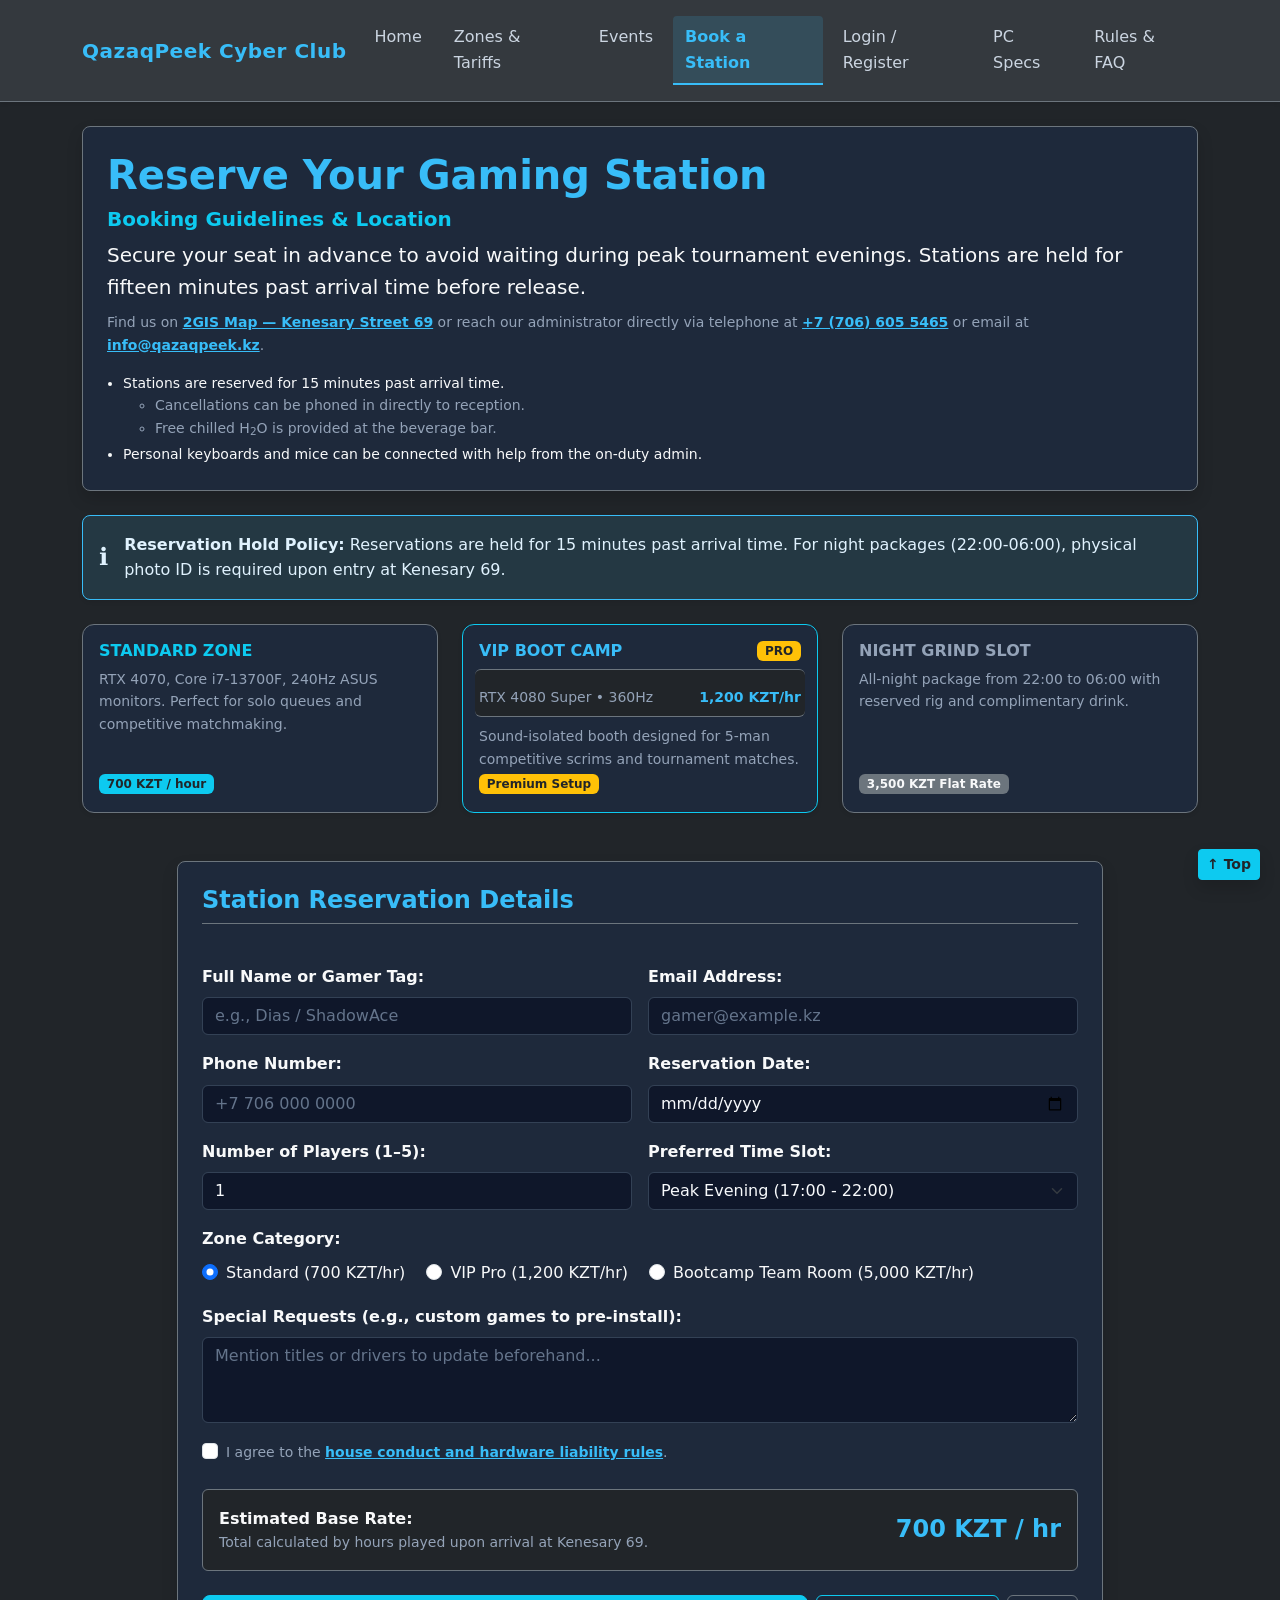
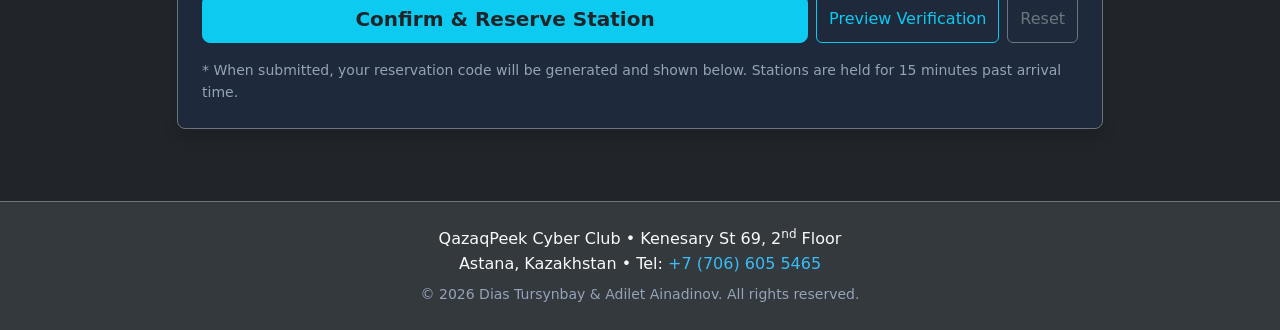
==== booking.html @ f222e527 "feat: complete Midterm Project with finished user flows, unified design, and JS markup freeze" ====
<!DOCTYPE html>
<!-- Author: Adilet Ainadinov -->
<html lang="en">
<head>
  <meta charset="UTF-8">
  <meta name="viewport" content="width=device-width, initial-scale=1.0">
  <meta name="author" content="Adilet Ainadinov">
  <meta name="description" content="Station reservation and seat booking form for QazaqPeek Cyber Club in Astana on Kenesary 69.">
  <title>QazaqPeek Cyber Club - Book a Station</title>

  <!-- Bootstrap 5.3.3 CDN stylesheet -->
  <link href="https://cdn.jsdelivr.net/npm/bootstrap@5.3.3/dist/css/bootstrap.min.css" rel="stylesheet">

  <!-- Custom stylesheets linked after Bootstrap CDN -->
  <link rel="stylesheet" href="css/base.css">
  <link rel="stylesheet" href="css/dias.css">
  <link rel="stylesheet" href="css/adilet.css">
</head>
<body id="top" class="bg-dark text-light">

  <!-- Responsive Navigation Header using Bootstrap Navbar with Toggler -->
  <header>
    <nav class="navbar navbar-expand-lg navbar-dark bg-secondary bg-opacity-25 border-bottom border-secondary shadow-sm py-3">
      <div class="container">
        <a class="navbar-brand fw-bold text-accent" href="index.html">QazaqPeek Cyber Club</a>
        <button class="navbar-toggler" type="button" data-bs-toggle="collapse" data-bs-target="#mainNavbar" aria-controls="mainNavbar" aria-expanded="false" aria-label="Toggle navigation">
          <span class="navbar-toggler-icon"></span>
        </button>
        <div class="collapse navbar-collapse" id="mainNavbar">
          <ul class="navbar-nav ms-auto mb-2 mb-lg-0 gap-2">
            <li class="nav-item"><a class="nav-link" href="index.html">Home</a></li>
            <li class="nav-item"><a class="nav-link" href="services.html">Zones &amp; Tariffs</a></li>
            <li class="nav-item"><a class="nav-link" href="events.html">Events</a></li>
            <li class="nav-item"><a class="nav-link active fw-bold text-accent" href="booking.html">Book a Station</a></li>
            <li class="nav-item"><a class="nav-link" href="login.html">Login / Register</a></li>
            <li class="nav-item"><a class="nav-link" href="pc-specs.html">PC Specs</a></li>
            <li class="nav-item"><a class="nav-link" href="rules.html">Rules &amp; FAQ</a></li>
          </ul>
        </div>
      </div>
    </nav>
  </header>

  <!-- Container chosen to center form controls for comfortable user entry on desktop -->
  <main class="container py-4">
    
    <div class="adilet-form-card p-4 mb-4 rounded-3 border border-secondary shadow text-center text-md-start">
      <h1 class="display-6 fw-bold text-accent mb-2">Reserve Your Gaming Station</h1>
      <article>
        <h2 class="h5 text-info fw-semibold mt-2">Booking Guidelines &amp; Location</h2>
        <p class="lead text-light mb-2">
          Secure your seat in advance to avoid waiting during peak tournament evenings. Stations are held for fifteen minutes past arrival time before release.
        </p>
        <p class="small text-muted mb-2">
          Find us on <a href="https://2gis.kz/astana" target="_blank" rel="noopener noreferrer" class="text-accent fw-semibold">2GIS Map — Kenesary Street 69</a> or reach our administrator directly via telephone at <a href="tel:+77066055465" class="text-accent fw-semibold">+7 (706) 605 5465</a> or email at <a href="mailto:info@qazaqpeek.kz" class="text-accent fw-semibold">info@qazaqpeek.kz</a>.
        </p>
        <ul class="text-light small mt-3 mb-0 ps-3">
          <li class="mb-1">Stations are reserved for 15 minutes past arrival time.
            <ul class="text-muted">
              <li>Cancellations can be phoned in directly to reception.</li>
              <li>Free chilled H<sub>2</sub>O is provided at the beverage bar.</li>
            </ul>
          </li>
          <li>Personal keyboards and mice can be connected with help from the on-duty admin.</li>
        </ul>
      </article>
    </div>

    <!-- Reservation Hold Policy Alert -->
    <div class="alert alert-info bg-opacity-10 text-info border-info d-flex align-items-center mb-4 shadow-sm" role="alert">
      <div class="me-3 fs-4">ℹ️</div>
      <div>
        <strong>Reservation Hold Policy:</strong> Reservations are held for 15 minutes past arrival time. For night packages (22:00-06:00), physical photo ID is required upon entry at Kenesary 69.
      </div>
    </div>

    <!-- Station Zone Options Cards -->
    <div class="row g-4 mb-5">
      <div class="col-12 col-md-6 col-lg-4">
        <div class="card bg-custom-card text-light h-100 shadow-sm border-secondary">
          <div class="card-body d-flex flex-column justify-content-between">
            <div>
              <h3 class="h6 card-title fw-bold text-uppercase text-info">Standard Zone</h3>
              <p class="card-text text-muted small">RTX 4070, Core i7-13700F, 240Hz ASUS monitors. Perfect for solo queues and competitive matchmaking.</p>
            </div>
            <div>
              <span class="badge bg-info text-dark fw-bold">700 KZT / hour</span>
            </div>
          </div>
        </div>
      </div>

      <div class="col-12 col-md-6 col-lg-4">
        <div class="card bg-custom-card text-light h-100 shadow-sm border-info">
          <div class="card-body d-flex flex-column justify-content-between">
            <div>
              <div class="d-flex justify-content-between align-items-center mb-1">
                <h3 class="h6 card-title fw-bold text-uppercase text-accent mb-0">VIP Boot Camp</h3>
                <span class="badge bg-warning text-dark">PRO</span>
              </div>
              <div class="row g-2 my-2 py-2 border-top border-bottom border-secondary bg-dark rounded">
                <div class="col-7 small text-muted">RTX 4080 Super • 360Hz</div>
                <div class="col-5 small text-end fw-bold text-accent">1,200 KZT/hr</div>
              </div>
              <p class="card-text text-muted small">Sound-isolated booth designed for 5-man competitive scrims and tournament matches.</p>
            </div>
            <div>
              <span class="badge bg-warning text-dark fw-bold">Premium Setup</span>
            </div>
          </div>
        </div>
      </div>

      <div class="col-12 col-md-6 col-lg-4">
        <div class="card bg-custom-card text-light h-100 shadow-sm border-secondary">
          <div class="card-body d-flex flex-column justify-content-between">
            <div>
              <h3 class="h6 card-title fw-bold text-uppercase text-muted">Night Grind Slot</h3>
              <p class="card-text text-muted small">All-night package from 22:00 to 06:00 with reserved rig and complimentary drink.</p>
            </div>
            <div>
              <span class="badge bg-secondary text-light">3,500 KZT Flat Rate</span>
            </div>
          </div>
        </div>
      </div>
    </div>

    <!-- Booking Form Section -->
    <div class="row justify-content-center">
      <div class="col-12 col-lg-10">
        <div class="adilet-form-card shadow border border-secondary p-4">
          
          <form id="booking-form" method="POST" action="booking.html">
            <fieldset>
              <legend class="h4 border-bottom border-secondary pb-2 mb-4 text-accent fw-bold">Station Reservation Details</legend>

              <div class="row g-3 mb-3">
                <div class="col-12 col-md-6">
                  <label for="client-name" class="form-label text-light fw-semibold">Full Name or Gamer Tag:</label>
                  <input type="text" class="form-control bg-dark text-light border-secondary" id="client-name" name="client_name" placeholder="e.g., Dias / ShadowAce" required>
                </div>

                <div class="col-12 col-md-6">
                  <label for="client-email" class="form-label text-light fw-semibold">Email Address:</label>
                  <input type="email" class="form-control bg-dark text-light border-secondary" id="client-email" name="client_email" placeholder="gamer@example.kz" required>
                </div>
              </div>

              <div class="row g-3 mb-3">
                <div class="col-12 col-md-6">
                  <label for="client-phone" class="form-label text-light fw-semibold">Phone Number:</label>
                  <input type="tel" class="form-control bg-dark text-light border-secondary" id="client-phone" name="client_phone" placeholder="+7 706 000 0000" required>
                </div>

                <div class="col-12 col-md-6">
                  <label for="booking-date" class="form-label text-light fw-semibold">Reservation Date:</label>
                  <input type="date" class="form-control bg-dark text-light border-secondary" id="booking-date" name="booking_date" required>
                </div>
              </div>

              <div class="row g-3 mb-3">
                <div class="col-12 col-md-6">
                  <label for="party-size" class="form-label text-light fw-semibold">Number of Players (1–5):</label>
                  <input type="number" class="form-control bg-dark text-light border-secondary" id="party-size" name="party_size" min="1" max="5" value="1" required>
                </div>

                <div class="col-12 col-md-6">
                  <label for="time-slot" class="form-label text-light fw-semibold">Preferred Time Slot:</label>
                  <select class="form-select bg-dark text-light border-secondary" id="time-slot" name="time_slot" required>
                    <option value="">-- Choose a package --</option>
                    <option value="morning">Morning Warmup (08:00 - 14:00)</option>
                    <option value="evening" selected>Peak Evening (17:00 - 22:00)</option>
                    <option value="night">Night Grind (22:00 - 06:00)</option>
                  </select>
                </div>
              </div>

              <div class="mb-3">
                <label class="form-label text-light fw-semibold d-block">Zone Category:</label>
                <div class="form-check form-check-inline">
                  <input class="form-check-input" type="radio" id="zone-standard" name="zone_tier" value="standard" checked>
                  <label class="form-check-label text-light" for="zone-standard">Standard (700 KZT/hr)</label>
                </div>
                <div class="form-check form-check-inline">
                  <input class="form-check-input" type="radio" id="zone-vip" name="zone_tier" value="vip">
                  <label class="form-check-label text-light" for="zone-vip">VIP Pro (1,200 KZT/hr)</label>
                </div>
                <div class="form-check form-check-inline">
                  <input class="form-check-input" type="radio" id="zone-bootcamp" name="zone_tier" value="bootcamp">
                  <label class="form-check-label text-light" for="zone-bootcamp">Bootcamp Team Room (5,000 KZT/hr)</label>
                </div>
              </div>

              <div class="mb-3">
                <label for="special-notes" class="form-label text-light fw-semibold">Special Requests (e.g., custom games to pre-install):</label>
                <textarea class="form-control bg-dark text-light border-secondary" id="special-notes" name="special_notes" rows="3" placeholder="Mention titles or drivers to update beforehand..."></textarea>
              </div>

              <div class="form-check mb-4">
                <input class="form-check-input" type="checkbox" id="policy-agree" name="policy_agree" required>
                <label class="form-check-label text-muted small" for="policy-agree">
                  I agree to the <a href="rules.html" class="text-accent fw-semibold">house conduct and hardware liability rules</a>.
                </label>
              </div>

              <!-- Estimated Reservation Cost Indicator -->
              <div class="p-3 bg-dark rounded border border-secondary mb-4 d-flex justify-content-between align-items-center">
                <div>
                  <span class="text-light fw-semibold">Estimated Base Rate:</span>
                  <p class="small text-muted mb-0">Total calculated by hours played upon arrival at Kenesary 69.</p>
                </div>
                <div class="text-end">
                  <span id="booking-total-display" class="h4 text-accent fw-bold mb-0">700 KZT / hr</span>
                </div>
              </div>

              <div class="d-flex gap-2">
                <button type="submit" id="booking-submit-btn" class="btn btn-info btn-lg fw-bold text-dark flex-grow-1">
                  Confirm &amp; Reserve Station
                </button>
                <button type="button" class="btn btn-outline-info" data-bs-toggle="modal" data-bs-target="#modal-confirm">
                  Preview Verification
                </button>
                <button type="reset" id="booking-reset-btn" class="btn btn-outline-secondary">Reset</button>
              </div>

              <!-- Clear explanation of submission result -->
              <p class="small text-muted mt-3 mb-0">
                * When submitted, your reservation code will be generated and shown below. Stations are held for 15 minutes past arrival time.
              </p>

              <!-- Placeholders for JavaScript Confirmation & Error Output -->
              <div id="booking-confirmation" class="alert alert-success mt-4 d-none" role="alert">
                <h4 class="alert-heading h5 fw-bold">Reservation Confirmed!</h4>
                <p class="mb-1">Your gaming station has been reserved. Please present your gamer tag or phone number at reception Kenesary 69 upon arrival.</p>
                <hr class="border-secondary">
                <p class="small mb-0">Reservation Code: <strong id="booking-reference-code">QP-2026-AST</strong> &bull; Held for 15 minutes.</p>
              </div>

              <div id="booking-error" class="alert alert-danger mt-3 d-none" role="alert"></div>

            </fieldset>
          </form>

        </div>
      </div>
    </div>

    <!-- Bootstrap Modal Verification Component -->
    <div class="modal fade" id="modal-confirm" tabindex="-1" aria-labelledby="modalHeading" aria-hidden="true">
      <div class="modal-dialog modal-dialog-centered">
        <div class="modal-content bg-custom-card text-light border-secondary">
          <div class="modal-header bg-dark border-secondary">
            <h5 class="modal-title text-accent fw-bold" id="modalHeading">Confirm Reservation</h5>
            <button type="button" class="btn-close btn-close-white" data-bs-dismiss="modal" aria-label="Close"></button>
          </div>
          <div class="modal-body">
            <p class="mb-2">Your rig will be reserved for 15 minutes past arrival time at Kenesary Street 69.</p>
            <p class="text-muted small mb-0">Please present your gamer tag or phone number to the admin on duty upon arrival.</p>
          </div>
          <div class="modal-footer border-secondary">
            <button type="button" class="btn btn-secondary btn-sm" data-bs-dismiss="modal">Edit Details</button>
            <button type="button" class="btn btn-info btn-sm fw-bold text-dark" data-bs-dismiss="modal">Confirm Booking</button>
          </div>
        </div>
      </div>
    </div>

    <!-- Back to Top Button -->
    <div class="back-to-top-btn">
      <a href="#top" class="btn btn-info btn-sm shadow fw-bold text-dark">↑ Top</a>
    </div>
  </main>

  <!-- Footer -->
  <footer class="bg-secondary bg-opacity-25 border-top border-secondary py-4 text-center text-muted mt-5">
    <div class="container">
      <p class="mb-1 text-light">QazaqPeek Cyber Club &bull; Kenesary St 69, 2<sup>nd</sup> Floor<br>Astana, Kazakhstan &bull; Tel: <a href="tel:+77066055465" class="text-accent text-decoration-none">+7 (706) 605 5465</a></p>
      <p class="mb-0"><small class="text-muted">&copy; 2026 Dias Tursynbay &amp; Adilet Ainadinov. All rights reserved.</small></p>
    </div>
  </footer>

  <!-- Bootstrap JS Bundle for interactive Modal and Navbar -->
  <script src="https://cdn.jsdelivr.net/npm/bootstrap@5.3.3/dist/js/bootstrap.bundle.min.js"></script>
</body>
</html>
---- css/base.css ----
/* 
================================================================================
QAZAQPEEK CYBER CLUB - BASE CORRECTION LAYER (css/base.css)
Authors: Dias Tursynbay & Adilet Ainadinov
Bootstrap 5.3.3 Custom Theme & High-Contrast Readability Layer
5-Color Brand Palette:
  1. #0f172a (Deep Midnight Dark - body background)
  2. #1e293b (Slate Navy - card & section containers)
  3. #162032 (Header Navy - navbar & modal headers)
  4. #334155 (Slate Border - card & input borders)
  5. #38bdf8 (Cyber Cyan Accent - buttons, links, highlights)
================================================================================
*/
*, *::before, *::after {
  box-sizing: border-box;
}

:root {
  --qp-bg-dark: #0f172a;
  --qp-card-bg: #1e293b;
  --qp-card-header: #162032;
  --qp-border: #334155;
  --qp-accent: #38bdf8;
  --qp-accent-hover: #7dd3fc;
  --qp-text-primary: #f8fafc;
  --qp-text-muted: #94a3b8;
  --qp-text-secondary: #cbd5e1;
}

/* Global Body Styling */
body {
  background-color: var(--qp-bg-dark);
  color: var(--qp-text-primary);
  font-family: 'Segoe UI', system-ui, -apple-system, sans-serif;
  line-height: 1.6;
}

/* Fix Bootstrap Invisible / Low-Contrast Muted & Secondary Text */
.text-muted, small.text-muted {
  color: var(--qp-text-muted) !important;
}

.text-secondary {
  color: var(--qp-text-secondary) !important;
}

/* Global Link Styling */
a {
  color: var(--qp-accent);
  transition: color 0.15s ease-in-out;
}

a:hover {
  color: var(--qp-accent-hover);
}

/* QazaqPeek Brand Accent Overrides */
.navbar-brand {
  font-weight: 700;
  color: var(--qp-accent) !important;
  letter-spacing: 0.5px;
}

.text-accent, a.text-accent {
  color: var(--qp-accent) !important;
}

/* Custom Navigation Bar Enhancement */
.navbar-dark .navbar-nav .nav-link {
  color: #cbd5e1;
  font-weight: 500;
  padding: 0.5rem 0.75rem;
  border-radius: 6px;
  transition: all 0.2s ease;
}

.navbar-dark .navbar-nav .nav-link:hover {
  color: var(--qp-accent);
  background-color: rgba(56, 189, 248, 0.08);
}

.navbar-dark .navbar-nav .nav-link.active {
  color: var(--qp-accent) !important;
  background-color: rgba(56, 189, 248, 0.15);
  border-left: 3px solid var(--qp-accent);
}

@media (min-width: 992px) {
  .navbar-dark .navbar-nav .nav-link.active {
    border-left: none;
    border-bottom: 2px solid var(--qp-accent);
    border-radius: 4px 4px 0 0;
  }
}

/* Card & Dark Section Backgrounds */
.bg-custom-card, .adilet-form-card {
  background-color: var(--qp-card-bg);
  border: 1px solid var(--qp-border);
  border-radius: 12px;
  box-shadow: 0 10px 25px -5px rgba(0, 0, 0, 0.4);
}

.card {
  background-color: var(--qp-card-bg);
  border: 1px solid var(--qp-border);
  border-radius: 12px;
  color: var(--qp-text-primary);
  transition: transform 0.2s ease, box-shadow 0.2s ease;
}

.card:hover {
  transform: translateY(-3px);
  box-shadow: 0 12px 28px -6px rgba(0, 0, 0, 0.6);
}

.card-header {
  background-color: var(--qp-card-header);
  border-bottom: 1px solid var(--qp-border);
  color: var(--qp-text-primary);
}

/* Accordion Component Fix (Eliminates White-on-White / Invisible Text) */
.accordion-item {
  background-color: var(--qp-card-bg) !important;
  border: 1px solid var(--qp-border) !important;
  border-radius: 8px !important;
  margin-bottom: 0.75rem;
  overflow: hidden;
}

.accordion-button {
  background-color: var(--qp-card-bg) !important;
  color: var(--qp-accent) !important;
  font-weight: 600;
  box-shadow: none !important;
}

.accordion-button:not(.collapsed) {
  background-color: var(--qp-card-header) !important;
  color: var(--qp-accent) !important;
  border-bottom: 1px solid var(--qp-border);
}

.accordion-button::after {
  filter: invert(65%) sepia(85%) saturate(400%) hue-rotate(165deg);
}

.accordion-body {
  background-color: var(--qp-bg-dark) !important;
  color: var(--qp-text-secondary) !important;
  font-size: 0.95rem;
  line-height: 1.6;
}

/* Form Controls & Inputs Styling */
.form-control, .form-select {
  background-color: var(--qp-bg-dark) !important;
  color: var(--qp-text-primary) !important;
  border: 1px solid var(--qp-border) !important;
  border-radius: 6px;
}

.form-control::placeholder {
  color: #64748b !important;
  opacity: 1;
}

.form-select option {
  background-color: var(--qp-bg-dark);
  color: var(--qp-text-primary);
}

.form-control:focus, .form-select:focus, .btn:focus {
  border-color: var(--qp-accent) !important;
  box-shadow: 0 0 0 0.25rem rgba(56, 189, 248, 0.25) !important;
}

/* Alert Component Styling */
.alert-info {
  background-color: rgba(56, 189, 248, 0.12) !important;
  border: 1px solid var(--qp-accent) !important;
  color: #e0f2fe !important;
  border-radius: 8px;
}

/* Modal Dialog Styling */
.modal-content {
  background-color: var(--qp-card-bg);
  border: 1px solid var(--qp-border);
  color: var(--qp-text-primary);
  border-radius: 12px;
}

.modal-header {
  background-color: var(--qp-card-header);
  border-bottom: 1px solid var(--qp-border);
}

.modal-footer {
  background-color: var(--qp-card-header);
  border-top: 1px solid var(--qp-border);
}

.modal-body {
  color: var(--qp-text-secondary);
}

/* Table Styling Overrides */
.table-dark {
  --bs-table-bg: var(--qp-card-bg);
  --bs-table-striped-bg: rgba(255, 255, 255, 0.02);
  --bs-table-hover-bg: rgba(56, 189, 248, 0.08);
  --bs-table-border-color: var(--qp-border);
  color: var(--qp-text-primary);
}

.table-dark th {
  background-color: var(--qp-card-header);
  color: var(--qp-accent);
  font-weight: 700;
  border-bottom: 2px solid var(--qp-accent);
}

/* Back to Top Floating Button */
.back-to-top-btn {
  position: fixed;
  bottom: 24px;
  right: 24px;
  z-index: 1030;
}

/* 
================================================================================
JAVASCRIPT FREEZE: PREPARED STATE CLASSES
These classes are prepared for JavaScript DOM manipulation in upcoming assignments.
================================================================================
*/
.hidden,
.is-hidden {
  display: none !important;
}

.active,
.is-active {
  color: var(--qp-accent) !important;
  border-color: var(--qp-accent) !important;
}

.selected,
.is-selected {
  background-color: rgba(56, 189, 248, 0.15) !important;
  border-color: var(--qp-accent) !important;
}

.error,
.is-error {
  border-color: #ef4444 !important;
  color: #fca5a5 !important;
}

.success,
.is-success {
  border-color: #22c55e !important;
  color: #86efac !important;
}
---- css/adilet.css ----
/* 
================================================================================
QAZAQPEEK CYBER CLUB - ADILET AINADINOV'S STYLESHEET (css/adilet.css)
Author: Adilet Ainadinov
Bootstrap 5.3 Minimal Correction Layer for Booking, Login, Rules, & PC Specs
================================================================================
*/

:root {
  --qp-accent: #38bdf8;
  --qp-dark-bg: #0f172a;
  --qp-input-bg: #1e293b;
  --qp-text: rgba(240, 242, 245, 0.95);
}

/* Subtle focus ring on Bootstrap inputs matching club brand palette */
.form-control:focus,
.form-select:focus {
  border-color: var(--qp-accent);
  box-shadow: 0 0 0 0.25rem rgba(56, 189, 248, 0.25);
}

/* Pseudo-element ::after marking mandatory form labels */
label.required-field::after {
  content: " *";
  color: var(--qp-accent);
  font-weight: bold;
}

/* Custom form container background */
.adilet-form-card {
  background-color: #1e293b;
  border-radius: 8px;
  box-shadow: 0 4px 12px rgba(0, 0, 0, 0.3);
}

/* Custom table header styling override */
.table-dark th {
  color: #38bdf8;
  border-bottom: 2px solid #334155;
}

/* Back to top floating button adjustment */
.back-to-top-btn {
  position: fixed;
  bottom: 20px;
  right: 20px;
  z-index: 1030;
}

/* Card hover animation polish */
.card {
  transition: transform 0.15s ease-in-out;
}

.card:hover {
  transform: translateY(-2px);
}

/* Code block terminal styling */
pre {
  background-color: #000000;
  color: var(--qp-accent);
  padding: 15px;
  border-radius: 4px;
  overflow-x: auto;
  font-family: 'Courier New', Courier, monospace;
  font-size: 14px;
}
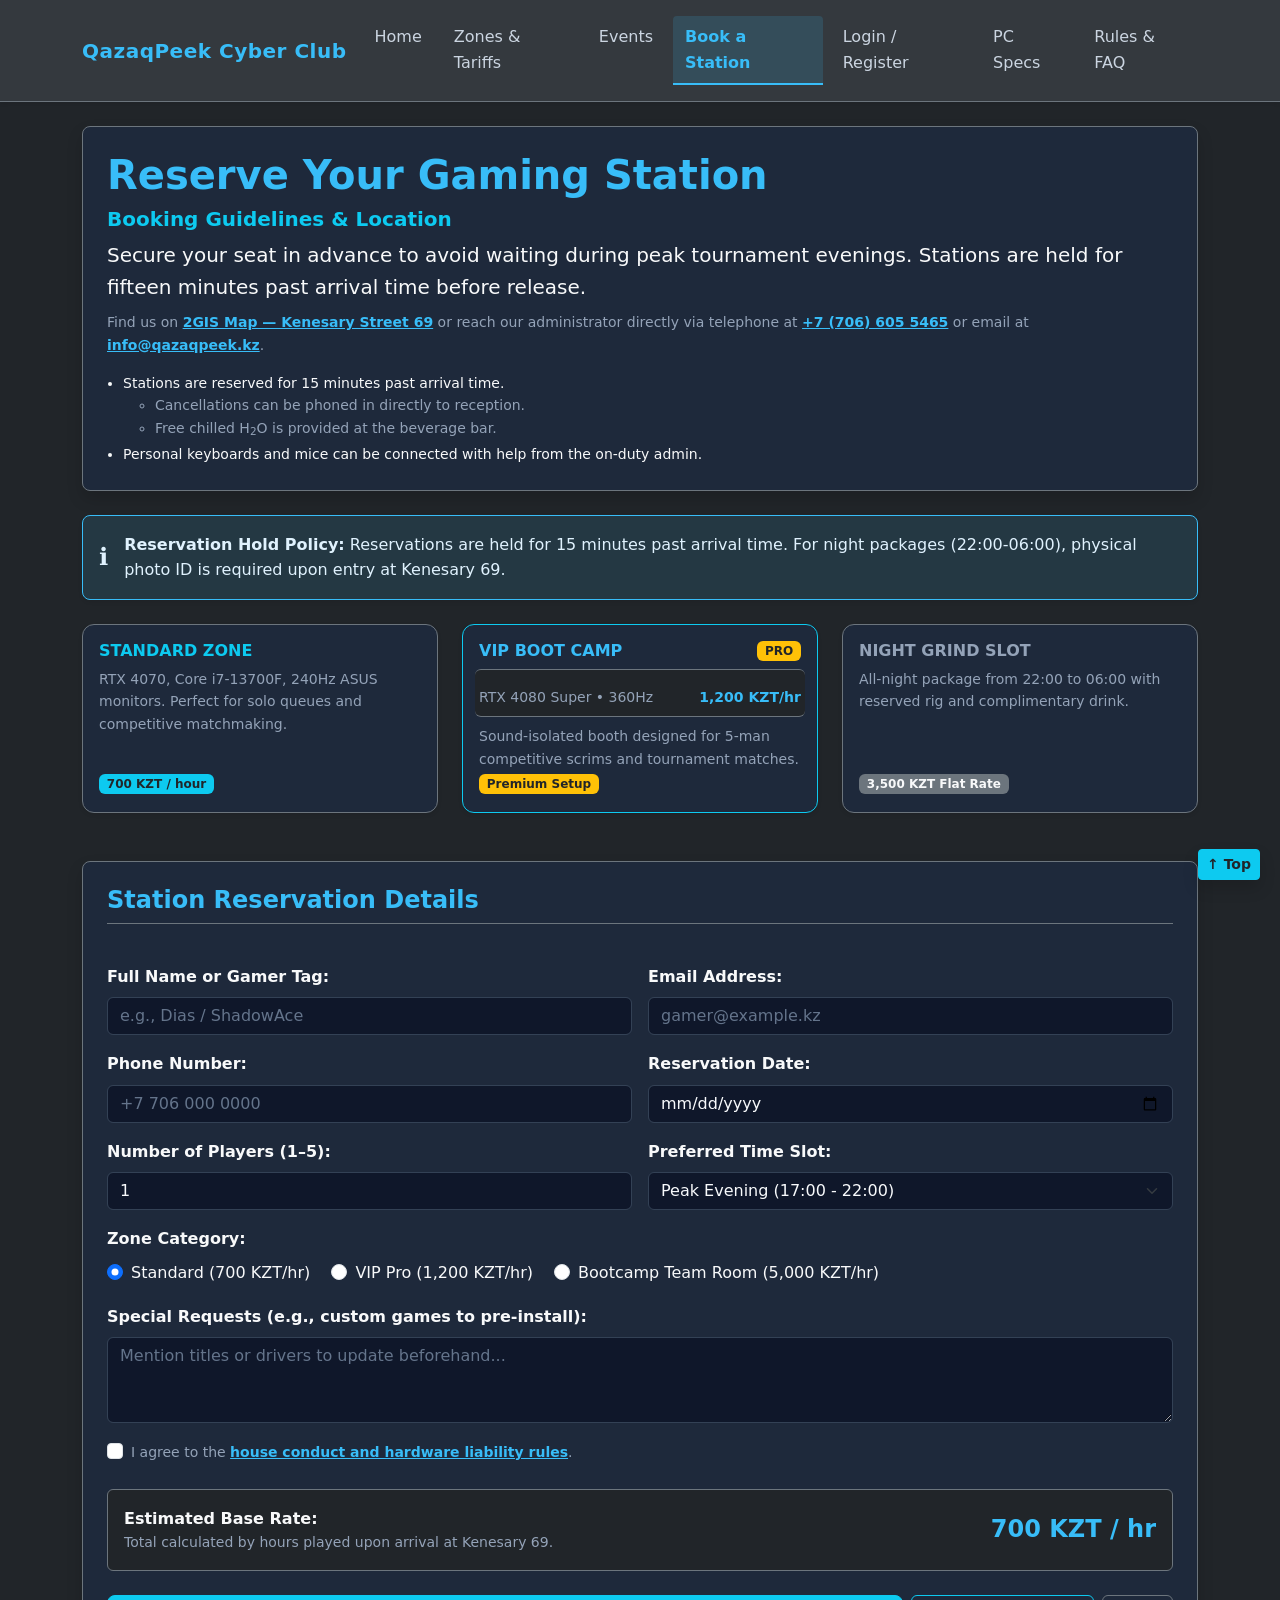
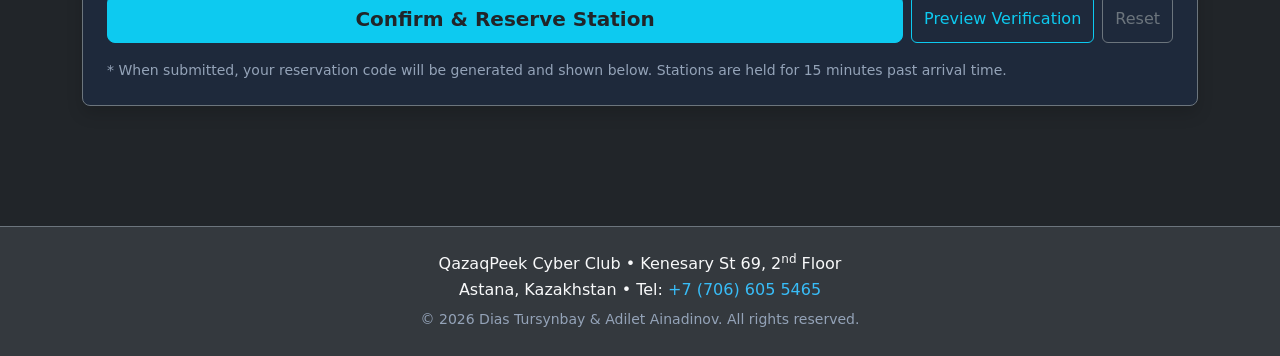
==== commit 48a0f816: "fix: equalize container widths across all sections and pages for uniform layout" ====
--- a/booking.html
+++ b/booking.html
@@ -127,9 +127,7 @@
     </div>
 
     <!-- Booking Form Section -->
-    <div class="row justify-content-center">
-      <div class="col-12 col-lg-10">
-        <div class="adilet-form-card shadow border border-secondary p-4">
+    <div class="adilet-form-card shadow border border-secondary p-4 mb-5">
           
           <form id="booking-form" method="POST" action="booking.html">
             <fieldset>
@@ -244,8 +242,6 @@
           </form>
 
         </div>
-      </div>
-    </div>
 
     <!-- Bootstrap Modal Verification Component -->
     <div class="modal fade" id="modal-confirm" tabindex="-1" aria-labelledby="modalHeading" aria-hidden="true">
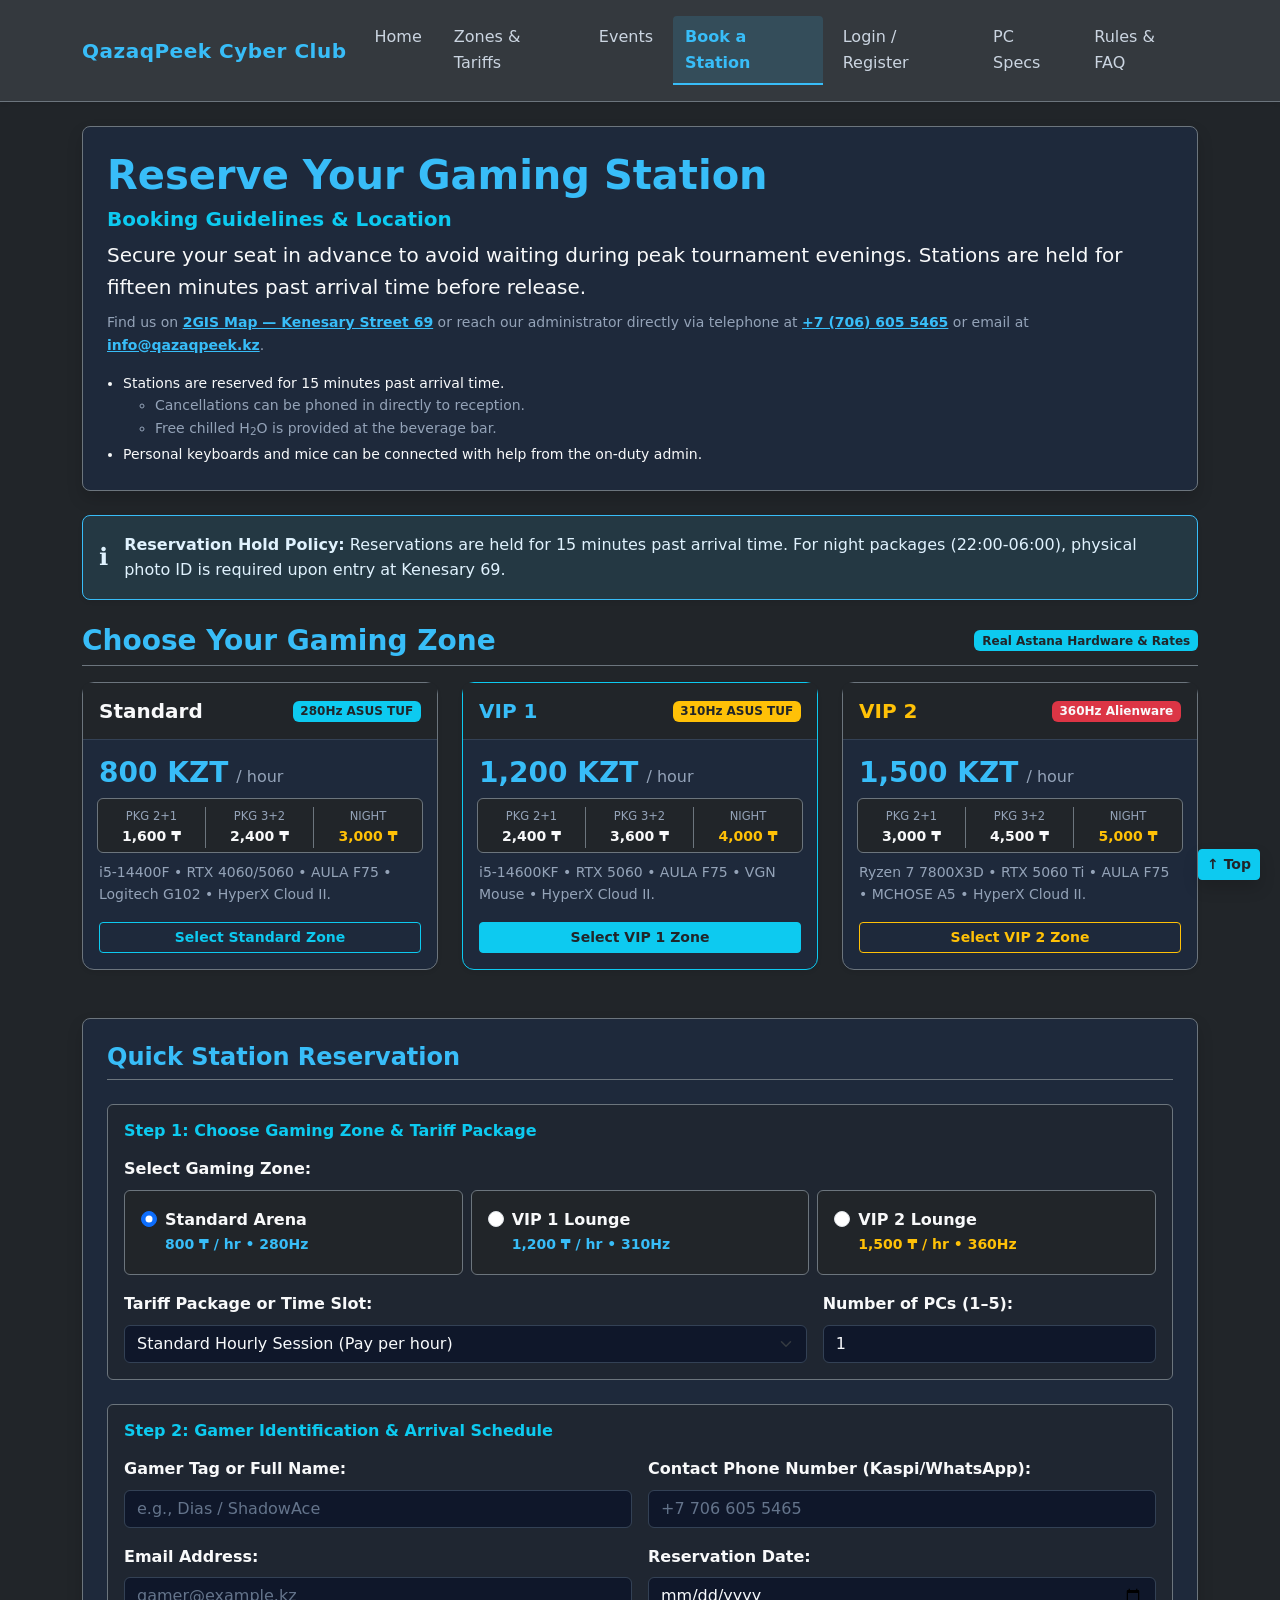
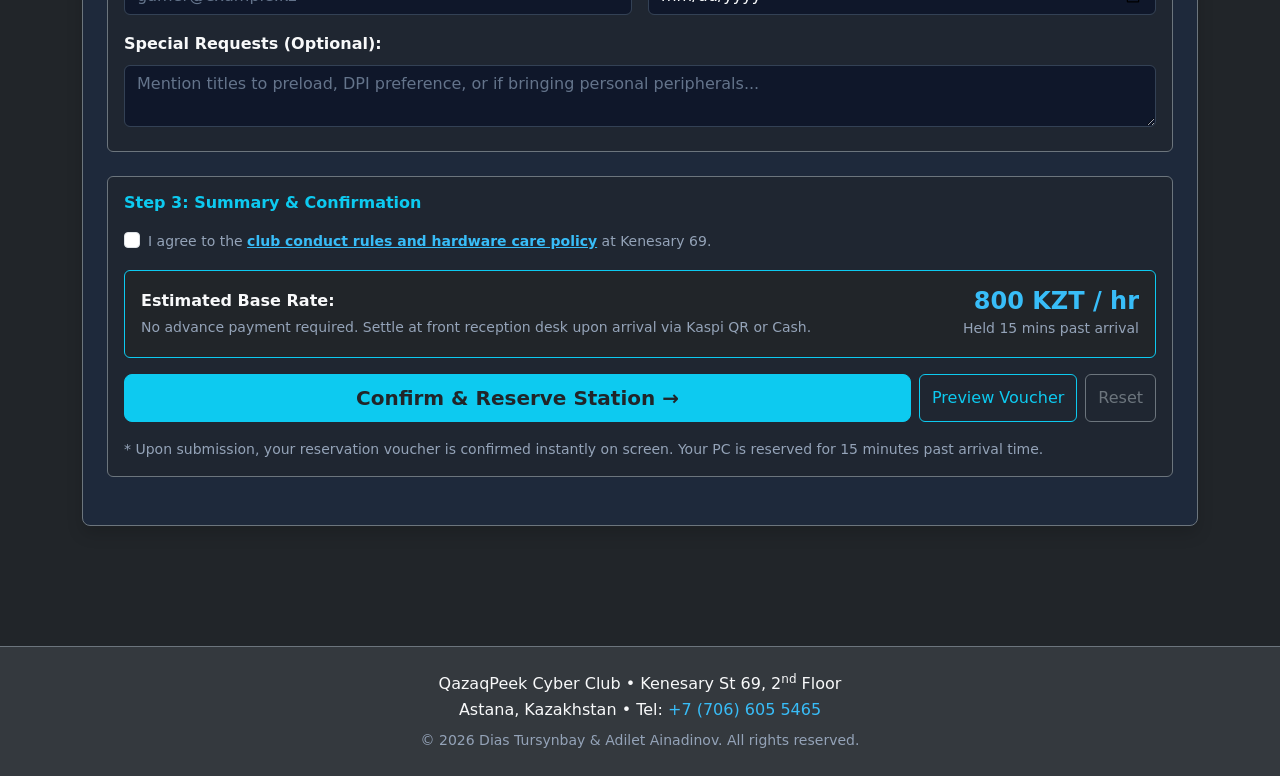
==== commit 488102f8: "feat: integrate official QazaqPeek specs, 2GIS reviews, uniform zone cards, and enhanced booking flo" ====
--- a/booking.html
+++ b/booking.html
@@ -74,186 +74,291 @@
       </div>
     </div>
 
-    <!-- Station Zone Options Cards -->
-    <div class="row g-4 mb-5">
-      <div class="col-12 col-md-6 col-lg-4">
-        <div class="card bg-custom-card text-light h-100 shadow-sm border-secondary">
-          <div class="card-body d-flex flex-column justify-content-between">
-            <div>
-              <h3 class="h6 card-title fw-bold text-uppercase text-info">Standard Zone</h3>
-              <p class="card-text text-muted small">RTX 4070, Core i7-13700F, 240Hz ASUS monitors. Perfect for solo queues and competitive matchmaking.</p>
-            </div>
-            <div>
-              <span class="badge bg-info text-dark fw-bold">700 KZT / hour</span>
-            </div>
-          </div>
-        </div>
-      </div>
-
-      <div class="col-12 col-md-6 col-lg-4">
-        <div class="card bg-custom-card text-light h-100 shadow-sm border-info">
-          <div class="card-body d-flex flex-column justify-content-between">
-            <div>
-              <div class="d-flex justify-content-between align-items-center mb-1">
-                <h3 class="h6 card-title fw-bold text-uppercase text-accent mb-0">VIP Boot Camp</h3>
-                <span class="badge bg-warning text-dark">PRO</span>
-              </div>
-              <div class="row g-2 my-2 py-2 border-top border-bottom border-secondary bg-dark rounded">
-                <div class="col-7 small text-muted">RTX 4080 Super • 360Hz</div>
-                <div class="col-5 small text-end fw-bold text-accent">1,200 KZT/hr</div>
-              </div>
-              <p class="card-text text-muted small">Sound-isolated booth designed for 5-man competitive scrims and tournament matches.</p>
-            </div>
-            <div>
-              <span class="badge bg-warning text-dark fw-bold">Premium Setup</span>
-            </div>
-          </div>
-        </div>
-      </div>
-
-      <div class="col-12 col-md-6 col-lg-4">
-        <div class="card bg-custom-card text-light h-100 shadow-sm border-secondary">
-          <div class="card-body d-flex flex-column justify-content-between">
-            <div>
-              <h3 class="h6 card-title fw-bold text-uppercase text-muted">Night Grind Slot</h3>
-              <p class="card-text text-muted small">All-night package from 22:00 to 06:00 with reserved rig and complimentary drink.</p>
-            </div>
-            <div>
-              <span class="badge bg-secondary text-light">3,500 KZT Flat Rate</span>
-            </div>
-          </div>
-        </div>
-      </div>
-    </div>
-
-    <!-- Booking Form Section -->
+    <!-- Station Zone Options: 3 Uniform Cards for Standard, VIP 1, and VIP 2 -->
+    <section class="mb-5">
+      <div class="d-flex flex-wrap justify-content-between align-items-center border-bottom border-secondary pb-2 mb-3">
+        <h2 class="h3 fw-bold text-accent mb-0">Choose Your Gaming Zone</h2>
+        <span class="badge bg-info text-dark fw-bold">Real Astana Hardware &amp; Rates</span>
+      </div>
+
+      <div class="row g-4">
+        <!-- Uniform Card 1: Standard Zone -->
+        <div class="col-12 col-md-6 col-lg-4">
+          <div class="card bg-custom-card text-light h-100 shadow-sm border-secondary d-flex flex-column justify-content-between">
+            <div class="card-header bg-dark d-flex justify-content-between align-items-center py-3">
+              <h3 class="h5 mb-0 fw-bold text-light">Standard</h3>
+              <span class="badge bg-info text-dark fw-bold">280Hz ASUS TUF</span>
+            </div>
+            <div class="card-body d-flex flex-column justify-content-between">
+              <div>
+                <div class="d-flex align-items-baseline mb-2">
+                  <span class="h3 fw-bold text-accent mb-0">800 KZT</span>
+                  <span class="text-muted ms-2">/ hour</span>
+                </div>
+                <div class="row g-1 text-center small my-2 py-1 bg-dark rounded border border-secondary">
+                  <div class="col-4 border-end border-secondary">
+                    <span class="text-muted d-block" style="font-size: 0.72rem;">PKG 2+1</span>
+                    <strong class="text-light">1,600 ₸</strong>
+                  </div>
+                  <div class="col-4 border-end border-secondary">
+                    <span class="text-muted d-block" style="font-size: 0.72rem;">PKG 3+2</span>
+                    <strong class="text-light">2,400 ₸</strong>
+                  </div>
+                  <div class="col-4">
+                    <span class="text-muted d-block" style="font-size: 0.72rem;">NIGHT</span>
+                    <strong class="text-warning">3,000 ₸</strong>
+                  </div>
+                </div>
+                <p class="card-text text-muted small mt-2 mb-3">i5-14400F &bull; RTX 4060/5060 &bull; AULA F75 &bull; Logitech G102 &bull; HyperX Cloud II.</p>
+              </div>
+              <div>
+                <a href="#booking-form" class="btn btn-outline-info btn-sm w-100 fw-bold">Select Standard Zone</a>
+              </div>
+            </div>
+          </div>
+        </div>
+
+        <!-- Uniform Card 2: VIP 1 Zone -->
+        <div class="col-12 col-md-6 col-lg-4">
+          <div class="card bg-custom-card text-light h-100 shadow-sm border-info d-flex flex-column justify-content-between">
+            <div class="card-header bg-dark d-flex justify-content-between align-items-center py-3">
+              <h3 class="h5 mb-0 fw-bold text-accent">VIP 1</h3>
+              <span class="badge bg-warning text-dark fw-bold">310Hz ASUS TUF</span>
+            </div>
+            <div class="card-body d-flex flex-column justify-content-between">
+              <div>
+                <div class="d-flex align-items-baseline mb-2">
+                  <span class="h3 fw-bold text-accent mb-0">1,200 KZT</span>
+                  <span class="text-muted ms-2">/ hour</span>
+                </div>
+                <div class="row g-1 text-center small my-2 py-1 bg-dark rounded border border-secondary">
+                  <div class="col-4 border-end border-secondary">
+                    <span class="text-muted d-block" style="font-size: 0.72rem;">PKG 2+1</span>
+                    <strong class="text-light">2,400 ₸</strong>
+                  </div>
+                  <div class="col-4 border-end border-secondary">
+                    <span class="text-muted d-block" style="font-size: 0.72rem;">PKG 3+2</span>
+                    <strong class="text-light">3,600 ₸</strong>
+                  </div>
+                  <div class="col-4">
+                    <span class="text-muted d-block" style="font-size: 0.72rem;">NIGHT</span>
+                    <strong class="text-warning">4,000 ₸</strong>
+                  </div>
+                </div>
+                <p class="card-text text-muted small mt-2 mb-3">i5-14600KF &bull; RTX 5060 &bull; AULA F75 &bull; VGN Mouse &bull; HyperX Cloud II.</p>
+              </div>
+              <div>
+                <a href="#booking-form" class="btn btn-info btn-sm w-100 fw-bold text-dark">Select VIP 1 Zone</a>
+              </div>
+            </div>
+          </div>
+        </div>
+
+        <!-- Uniform Card 3: VIP 2 Zone -->
+        <div class="col-12 col-md-6 col-lg-4">
+          <div class="card bg-custom-card text-light h-100 shadow-sm border-secondary d-flex flex-column justify-content-between">
+            <div class="card-header bg-dark d-flex justify-content-between align-items-center py-3">
+              <h3 class="h5 mb-0 fw-bold text-warning">VIP 2</h3>
+              <span class="badge bg-danger text-light fw-bold">360Hz Alienware</span>
+            </div>
+            <div class="card-body d-flex flex-column justify-content-between">
+              <div>
+                <div class="d-flex align-items-baseline mb-2">
+                  <span class="h3 fw-bold text-accent mb-0">1,500 KZT</span>
+                  <span class="text-muted ms-2">/ hour</span>
+                </div>
+                <div class="row g-1 text-center small my-2 py-1 bg-dark rounded border border-secondary">
+                  <div class="col-4 border-end border-secondary">
+                    <span class="text-muted d-block" style="font-size: 0.72rem;">PKG 2+1</span>
+                    <strong class="text-light">3,000 ₸</strong>
+                  </div>
+                  <div class="col-4 border-end border-secondary">
+                    <span class="text-muted d-block" style="font-size: 0.72rem;">PKG 3+2</span>
+                    <strong class="text-light">4,500 ₸</strong>
+                  </div>
+                  <div class="col-4">
+                    <span class="text-muted d-block" style="font-size: 0.72rem;">NIGHT</span>
+                    <strong class="text-warning">5,000 ₸</strong>
+                  </div>
+                </div>
+                <p class="card-text text-muted small mt-2 mb-3">Ryzen 7 7800X3D &bull; RTX 5060 Ti &bull; AULA F75 &bull; MCHOSE A5 &bull; HyperX Cloud II.</p>
+              </div>
+              <div>
+                <a href="#booking-form" class="btn btn-outline-warning btn-sm w-100 fw-bold">Select VIP 2 Zone</a>
+              </div>
+            </div>
+          </div>
+        </div>
+      </div>
+    </section>
+
+    <!-- Booking Form Section with Visual Steps -->
     <div class="adilet-form-card shadow border border-secondary p-4 mb-5">
-          
-          <form id="booking-form" method="POST" action="booking.html">
-            <fieldset>
-              <legend class="h4 border-bottom border-secondary pb-2 mb-4 text-accent fw-bold">Station Reservation Details</legend>
-
-              <div class="row g-3 mb-3">
-                <div class="col-12 col-md-6">
-                  <label for="client-name" class="form-label text-light fw-semibold">Full Name or Gamer Tag:</label>
-                  <input type="text" class="form-control bg-dark text-light border-secondary" id="client-name" name="client_name" placeholder="e.g., Dias / ShadowAce" required>
-                </div>
-
-                <div class="col-12 col-md-6">
-                  <label for="client-email" class="form-label text-light fw-semibold">Email Address:</label>
-                  <input type="email" class="form-control bg-dark text-light border-secondary" id="client-email" name="client_email" placeholder="gamer@example.kz" required>
-                </div>
-              </div>
-
-              <div class="row g-3 mb-3">
-                <div class="col-12 col-md-6">
-                  <label for="client-phone" class="form-label text-light fw-semibold">Phone Number:</label>
-                  <input type="tel" class="form-control bg-dark text-light border-secondary" id="client-phone" name="client_phone" placeholder="+7 706 000 0000" required>
-                </div>
-
-                <div class="col-12 col-md-6">
-                  <label for="booking-date" class="form-label text-light fw-semibold">Reservation Date:</label>
-                  <input type="date" class="form-control bg-dark text-light border-secondary" id="booking-date" name="booking_date" required>
-                </div>
-              </div>
-
-              <div class="row g-3 mb-3">
-                <div class="col-12 col-md-6">
-                  <label for="party-size" class="form-label text-light fw-semibold">Number of Players (1–5):</label>
-                  <input type="number" class="form-control bg-dark text-light border-secondary" id="party-size" name="party_size" min="1" max="5" value="1" required>
-                </div>
-
-                <div class="col-12 col-md-6">
-                  <label for="time-slot" class="form-label text-light fw-semibold">Preferred Time Slot:</label>
-                  <select class="form-select bg-dark text-light border-secondary" id="time-slot" name="time_slot" required>
-                    <option value="">-- Choose a package --</option>
-                    <option value="morning">Morning Warmup (08:00 - 14:00)</option>
-                    <option value="evening" selected>Peak Evening (17:00 - 22:00)</option>
-                    <option value="night">Night Grind (22:00 - 06:00)</option>
-                  </select>
-                </div>
-              </div>
-
-              <div class="mb-3">
-                <label class="form-label text-light fw-semibold d-block">Zone Category:</label>
-                <div class="form-check form-check-inline">
-                  <input class="form-check-input" type="radio" id="zone-standard" name="zone_tier" value="standard" checked>
-                  <label class="form-check-label text-light" for="zone-standard">Standard (700 KZT/hr)</label>
-                </div>
-                <div class="form-check form-check-inline">
-                  <input class="form-check-input" type="radio" id="zone-vip" name="zone_tier" value="vip">
-                  <label class="form-check-label text-light" for="zone-vip">VIP Pro (1,200 KZT/hr)</label>
-                </div>
-                <div class="form-check form-check-inline">
-                  <input class="form-check-input" type="radio" id="zone-bootcamp" name="zone_tier" value="bootcamp">
-                  <label class="form-check-label text-light" for="zone-bootcamp">Bootcamp Team Room (5,000 KZT/hr)</label>
-                </div>
-              </div>
-
-              <div class="mb-3">
-                <label for="special-notes" class="form-label text-light fw-semibold">Special Requests (e.g., custom games to pre-install):</label>
-                <textarea class="form-control bg-dark text-light border-secondary" id="special-notes" name="special_notes" rows="3" placeholder="Mention titles or drivers to update beforehand..."></textarea>
-              </div>
-
-              <div class="form-check mb-4">
-                <input class="form-check-input" type="checkbox" id="policy-agree" name="policy_agree" required>
-                <label class="form-check-label text-muted small" for="policy-agree">
-                  I agree to the <a href="rules.html" class="text-accent fw-semibold">house conduct and hardware liability rules</a>.
-                </label>
-              </div>
-
-              <!-- Estimated Reservation Cost Indicator -->
-              <div class="p-3 bg-dark rounded border border-secondary mb-4 d-flex justify-content-between align-items-center">
-                <div>
-                  <span class="text-light fw-semibold">Estimated Base Rate:</span>
-                  <p class="small text-muted mb-0">Total calculated by hours played upon arrival at Kenesary 69.</p>
-                </div>
-                <div class="text-end">
-                  <span id="booking-total-display" class="h4 text-accent fw-bold mb-0">700 KZT / hr</span>
-                </div>
-              </div>
-
-              <div class="d-flex gap-2">
-                <button type="submit" id="booking-submit-btn" class="btn btn-info btn-lg fw-bold text-dark flex-grow-1">
-                  Confirm &amp; Reserve Station
-                </button>
-                <button type="button" class="btn btn-outline-info" data-bs-toggle="modal" data-bs-target="#modal-confirm">
-                  Preview Verification
-                </button>
-                <button type="reset" id="booking-reset-btn" class="btn btn-outline-secondary">Reset</button>
-              </div>
-
-              <!-- Clear explanation of submission result -->
-              <p class="small text-muted mt-3 mb-0">
-                * When submitted, your reservation code will be generated and shown below. Stations are held for 15 minutes past arrival time.
-              </p>
-
-              <!-- Placeholders for JavaScript Confirmation & Error Output -->
-              <div id="booking-confirmation" class="alert alert-success mt-4 d-none" role="alert">
-                <h4 class="alert-heading h5 fw-bold">Reservation Confirmed!</h4>
-                <p class="mb-1">Your gaming station has been reserved. Please present your gamer tag or phone number at reception Kenesary 69 upon arrival.</p>
-                <hr class="border-secondary">
-                <p class="small mb-0">Reservation Code: <strong id="booking-reference-code">QP-2026-AST</strong> &bull; Held for 15 minutes.</p>
-              </div>
-
-              <div id="booking-error" class="alert alert-danger mt-3 d-none" role="alert"></div>
-
-            </fieldset>
-          </form>
-
-        </div>
+      <form id="booking-form" method="POST" action="booking.html">
+        <fieldset>
+          <legend class="h4 border-bottom border-secondary pb-2 mb-4 text-accent fw-bold">Quick Station Reservation</legend>
+
+          <!-- Step 1: Zone & Package Selection -->
+          <div class="p-3 bg-dark bg-opacity-50 rounded border border-secondary mb-4">
+            <h3 class="h6 fw-bold text-info mb-3">Step 1: Choose Gaming Zone &amp; Tariff Package</h3>
+            
+            <div class="mb-3">
+              <label class="form-label text-light fw-semibold d-block">Select Gaming Zone:</label>
+              <div class="row g-2">
+                <div class="col-12 col-md-4">
+                  <div class="form-check p-3 bg-dark rounded border border-secondary h-100">
+                    <input class="form-check-input ms-0 me-2" type="radio" id="zone-standard" name="zone_tier" value="standard" checked>
+                    <label class="form-check-label text-light fw-semibold" for="zone-standard">
+                      Standard Arena
+                      <span class="small d-block text-accent">800 ₸ / hr &bull; 280Hz</span>
+                    </label>
+                  </div>
+                </div>
+                <div class="col-12 col-md-4">
+                  <div class="form-check p-3 bg-dark rounded border border-secondary h-100">
+                    <input class="form-check-input ms-0 me-2" type="radio" id="zone-vip" name="zone_tier" value="vip1">
+                    <label class="form-check-label text-light fw-semibold" for="zone-vip">
+                      VIP 1 Lounge
+                      <span class="small d-block text-accent">1,200 ₸ / hr &bull; 310Hz</span>
+                    </label>
+                  </div>
+                </div>
+                <div class="col-12 col-md-4">
+                  <div class="form-check p-3 bg-dark rounded border border-secondary h-100">
+                    <input class="form-check-input ms-0 me-2" type="radio" id="zone-bootcamp" name="zone_tier" value="vip2">
+                    <label class="form-check-label text-light fw-semibold" for="zone-bootcamp">
+                      VIP 2 Lounge
+                      <span class="small d-block text-warning">1,500 ₸ / hr &bull; 360Hz</span>
+                    </label>
+                  </div>
+                </div>
+              </div>
+            </div>
+
+            <div class="row g-3">
+              <div class="col-12 col-md-8">
+                <label for="time-slot" class="form-label text-light fw-semibold">Tariff Package or Time Slot:</label>
+                <select class="form-select bg-dark text-light border-secondary" id="time-slot" name="time_slot" required>
+                  <option value="">-- Choose a package or slot --</option>
+                  <option value="hourly" selected>Standard Hourly Session (Pay per hour)</option>
+                  <option value="pkg_2plus1">Package "2+1" (3 Hours — Standard 1,600 ₸ | VIP 1 2,400 ₸ | VIP 2 3,000 ₸)</option>
+                  <option value="pkg_3plus2">Package "3+2" (5 Hours — Standard 2,400 ₸ | VIP 1 3,600 ₸ | VIP 2 4,500 ₸)</option>
+                  <option value="morning">Morning Package (08:00 - 12:00 — Standard 1,500 ₸ | VIP 1 1,500 ₸ | VIP 2 2,000 ₸)</option>
+                  <option value="day">Day Package (12:00 - 18:00 — Standard 2,000 ₸ | VIP 1 2,500 ₸ | VIP 2 3,500 ₸)</option>
+                  <option value="night">Night Package (22:00 - 08:00 — Standard 3,000 ₸ | VIP 1 4,000 ₸ | VIP 2 5,000 ₸)</option>
+                </select>
+              </div>
+              <div class="col-12 col-md-4">
+                <label for="party-size" class="form-label text-light fw-semibold">Number of PCs (1–5):</label>
+                <input type="number" class="form-control bg-dark text-light border-secondary" id="party-size" name="party_size" min="1" max="5" value="1" required>
+              </div>
+            </div>
+          </div>
+
+          <!-- Step 2: Gamer Information & Date -->
+          <div class="p-3 bg-dark bg-opacity-50 rounded border border-secondary mb-4">
+            <h3 class="h6 fw-bold text-info mb-3">Step 2: Gamer Identification &amp; Arrival Schedule</h3>
+
+            <div class="row g-3 mb-3">
+              <div class="col-12 col-md-6">
+                <label for="client-name" class="form-label text-light fw-semibold">Gamer Tag or Full Name:</label>
+                <input type="text" class="form-control bg-dark text-light border-secondary" id="client-name" name="client_name" placeholder="e.g., Dias / ShadowAce" required>
+              </div>
+              <div class="col-12 col-md-6">
+                <label for="client-phone" class="form-label text-light fw-semibold">Contact Phone Number (Kaspi/WhatsApp):</label>
+                <input type="tel" class="form-control bg-dark text-light border-secondary" id="client-phone" name="client_phone" placeholder="+7 706 605 5465" required>
+              </div>
+            </div>
+
+            <div class="row g-3 mb-3">
+              <div class="col-12 col-md-6">
+                <label for="client-email" class="form-label text-light fw-semibold">Email Address:</label>
+                <input type="email" class="form-control bg-dark text-light border-secondary" id="client-email" name="client_email" placeholder="gamer@example.kz" required>
+              </div>
+              <div class="col-12 col-md-6">
+                <label for="booking-date" class="form-label text-light fw-semibold">Reservation Date:</label>
+                <input type="date" class="form-control bg-dark text-light border-secondary" id="booking-date" name="booking_date" required>
+              </div>
+            </div>
+
+            <div class="mb-2">
+              <label for="special-notes" class="form-label text-light fw-semibold">Special Requests (Optional):</label>
+              <textarea class="form-control bg-dark text-light border-secondary" id="special-notes" name="special_notes" rows="2" placeholder="Mention titles to preload, DPI preference, or if bringing personal peripherals..."></textarea>
+            </div>
+          </div>
+
+          <!-- Step 3: Summary, Agreement & Confirmation -->
+          <div class="p-3 bg-dark bg-opacity-50 rounded border border-secondary mb-4">
+            <h3 class="h6 fw-bold text-info mb-3">Step 3: Summary &amp; Confirmation</h3>
+
+            <div class="form-check mb-3">
+              <input class="form-check-input" type="checkbox" id="policy-agree" name="policy_agree" required>
+              <label class="form-check-label text-muted small" for="policy-agree">
+                I agree to the <a href="rules.html" class="text-accent fw-semibold">club conduct rules and hardware care policy</a> at Kenesary 69.
+              </label>
+            </div>
+
+            <!-- Estimated Reservation Cost Indicator -->
+            <div class="p-3 bg-dark rounded border border-info mb-3 d-flex flex-wrap justify-content-between align-items-center">
+              <div>
+                <span class="text-light fw-semibold d-block">Estimated Base Rate:</span>
+                <span class="small text-muted">No advance payment required. Settle at front reception desk upon arrival via Kaspi QR or Cash.</span>
+              </div>
+              <div class="text-md-end mt-2 mt-md-0">
+                <span id="booking-total-display" class="h4 text-accent fw-bold mb-0 d-block">800 KZT / hr</span>
+                <span class="small text-muted">Held 15 mins past arrival</span>
+              </div>
+            </div>
+
+            <div class="d-flex flex-wrap gap-2">
+              <button type="submit" id="booking-submit-btn" class="btn btn-info btn-lg fw-bold text-dark flex-grow-1">
+                Confirm &amp; Reserve Station &rarr;
+              </button>
+              <button type="button" class="btn btn-outline-info" data-bs-toggle="modal" data-bs-target="#modal-confirm">
+                Preview Voucher
+              </button>
+              <button type="reset" id="booking-reset-btn" class="btn btn-outline-secondary">Reset</button>
+            </div>
+
+            <p class="small text-muted mt-3 mb-0">
+              * Upon submission, your reservation voucher is confirmed instantly on screen. Your PC is reserved for 15 minutes past arrival time.
+            </p>
+
+            <!-- Placeholders for JavaScript Confirmation & Error Output -->
+            <div id="booking-confirmation" class="alert alert-success mt-4 d-none" role="alert">
+              <h4 class="alert-heading h5 fw-bold">Reservation Voucher Confirmed!</h4>
+              <p class="mb-1">Your station at <strong>QazaqPeek Astana (Kenesary 69, 2nd Floor)</strong> has been locked into the reservation ledger.</p>
+              <hr class="border-secondary">
+              <div class="d-flex flex-wrap justify-content-between small">
+                <span>Voucher Code: <strong id="booking-reference-code">QP-2026-AST</strong></span>
+                <span>Hold Period: <strong>15 Minutes Past Arrival</strong></span>
+                <span>Reception Phone: <strong>+7 (706) 605 5465</strong></span>
+              </div>
+            </div>
+
+            <div id="booking-error" class="alert alert-danger mt-3 d-none" role="alert"></div>
+          </div>
+
+        </fieldset>
+      </form>
+    </div>
 
     <!-- Bootstrap Modal Verification Component -->
     <div class="modal fade" id="modal-confirm" tabindex="-1" aria-labelledby="modalHeading" aria-hidden="true">
       <div class="modal-dialog modal-dialog-centered">
         <div class="modal-content bg-custom-card text-light border-secondary">
           <div class="modal-header bg-dark border-secondary">
-            <h5 class="modal-title text-accent fw-bold" id="modalHeading">Confirm Reservation</h5>
+            <h5 class="modal-title text-accent fw-bold" id="modalHeading">Reservation Voucher Preview</h5>
             <button type="button" class="btn-close btn-close-white" data-bs-dismiss="modal" aria-label="Close"></button>
           </div>
           <div class="modal-body">
-            <p class="mb-2">Your rig will be reserved for 15 minutes past arrival time at Kenesary Street 69.</p>
-            <p class="text-muted small mb-0">Please present your gamer tag or phone number to the admin on duty upon arrival.</p>
+            <p class="mb-2">Your rig will be reserved for 15 minutes past arrival time at <strong>Kenesary Street 69, 2nd Floor</strong>.</p>
+            <ul class="small text-light mb-2 ps-3">
+              <li>Payment: Kaspi QR or Cash upon check-in at reception.</li>
+              <li>Night packages (22:00–08:00) require a physical ID.</li>
+              <li>Free chilled water available at the beverage bar.</li>
+            </ul>
+            <p class="text-muted small mb-0">Present your Gamer Tag or Phone Number to the administrator on duty.</p>
           </div>
           <div class="modal-footer border-secondary">
             <button type="button" class="btn btn-secondary btn-sm" data-bs-dismiss="modal">Edit Details</button>
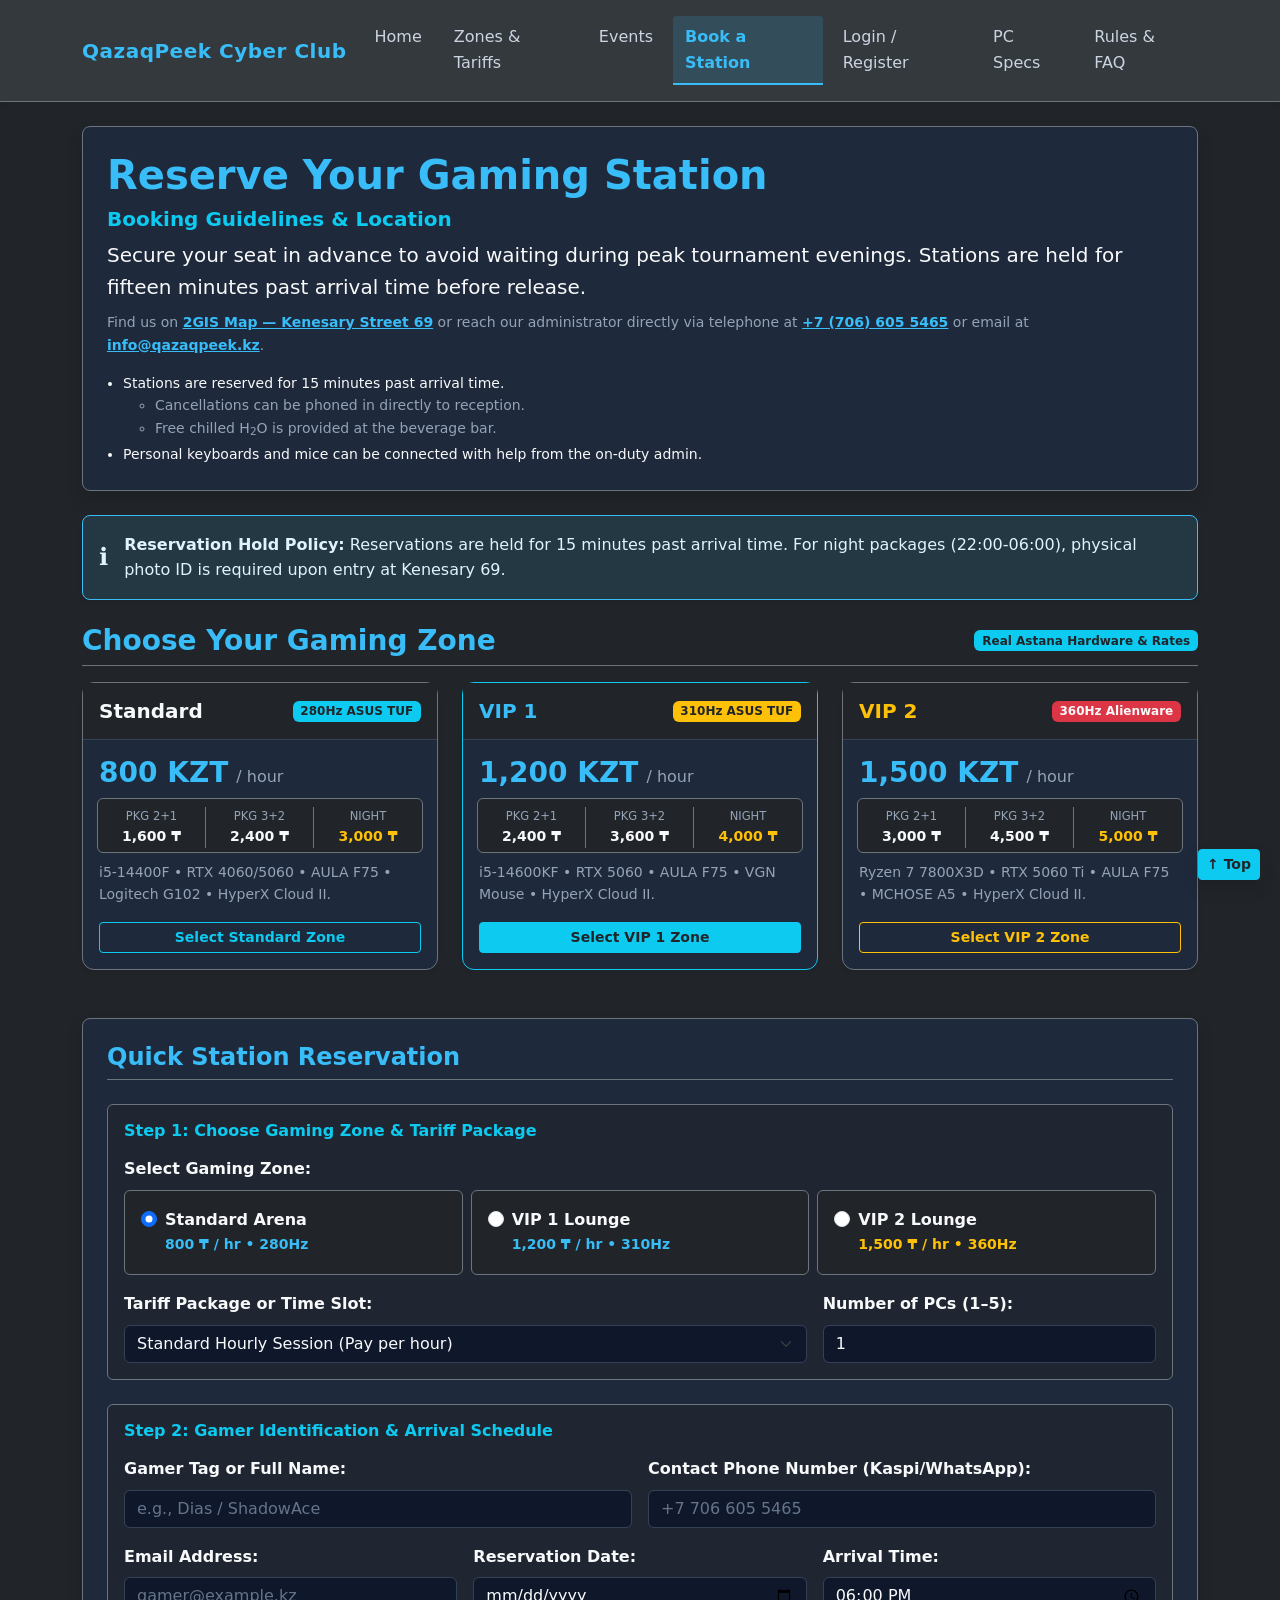
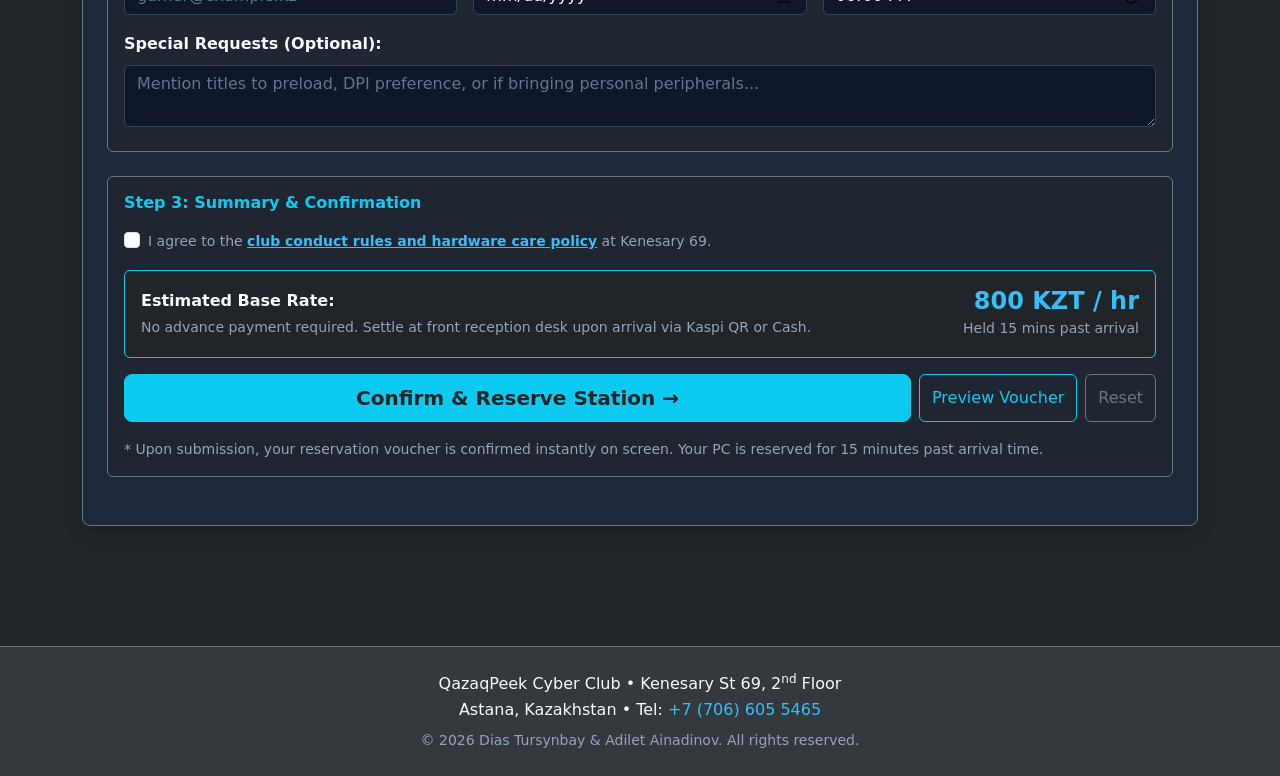
==== commit af0f2d50: "feat(booking): add arrival time input (type=time) and update booking voucher" ====
--- a/booking.html
+++ b/booking.html
@@ -271,13 +271,17 @@
             </div>
 
             <div class="row g-3 mb-3">
-              <div class="col-12 col-md-6">
+              <div class="col-12 col-md-4">
                 <label for="client-email" class="form-label text-light fw-semibold">Email Address:</label>
                 <input type="email" class="form-control bg-dark text-light border-secondary" id="client-email" name="client_email" placeholder="gamer@example.kz" required>
               </div>
-              <div class="col-12 col-md-6">
+              <div class="col-12 col-md-4">
                 <label for="booking-date" class="form-label text-light fw-semibold">Reservation Date:</label>
                 <input type="date" class="form-control bg-dark text-light border-secondary" id="booking-date" name="booking_date" required>
+              </div>
+              <div class="col-12 col-md-4">
+                <label for="booking-time" class="form-label text-light fw-semibold">Arrival Time:</label>
+                <input type="time" class="form-control bg-dark text-light border-secondary" id="booking-time" name="booking_time" value="18:00" required>
               </div>
             </div>
 
@@ -331,8 +335,9 @@
               <hr class="border-secondary">
               <div class="d-flex flex-wrap justify-content-between small">
                 <span>Voucher Code: <strong id="booking-reference-code">QP-2026-AST</strong></span>
-                <span>Hold Period: <strong>15 Minutes Past Arrival</strong></span>
-                <span>Reception Phone: <strong>+7 (706) 605 5465</strong></span>
+                <span>Arrival: <strong id="booking-confirmed-time">Date &amp; Time Confirmed</strong></span>
+                <span>Hold Period: <strong>15 Mins Past Arrival</strong></span>
+                <span>Reception: <strong>+7 (706) 605 5465</strong></span>
               </div>
             </div>
 
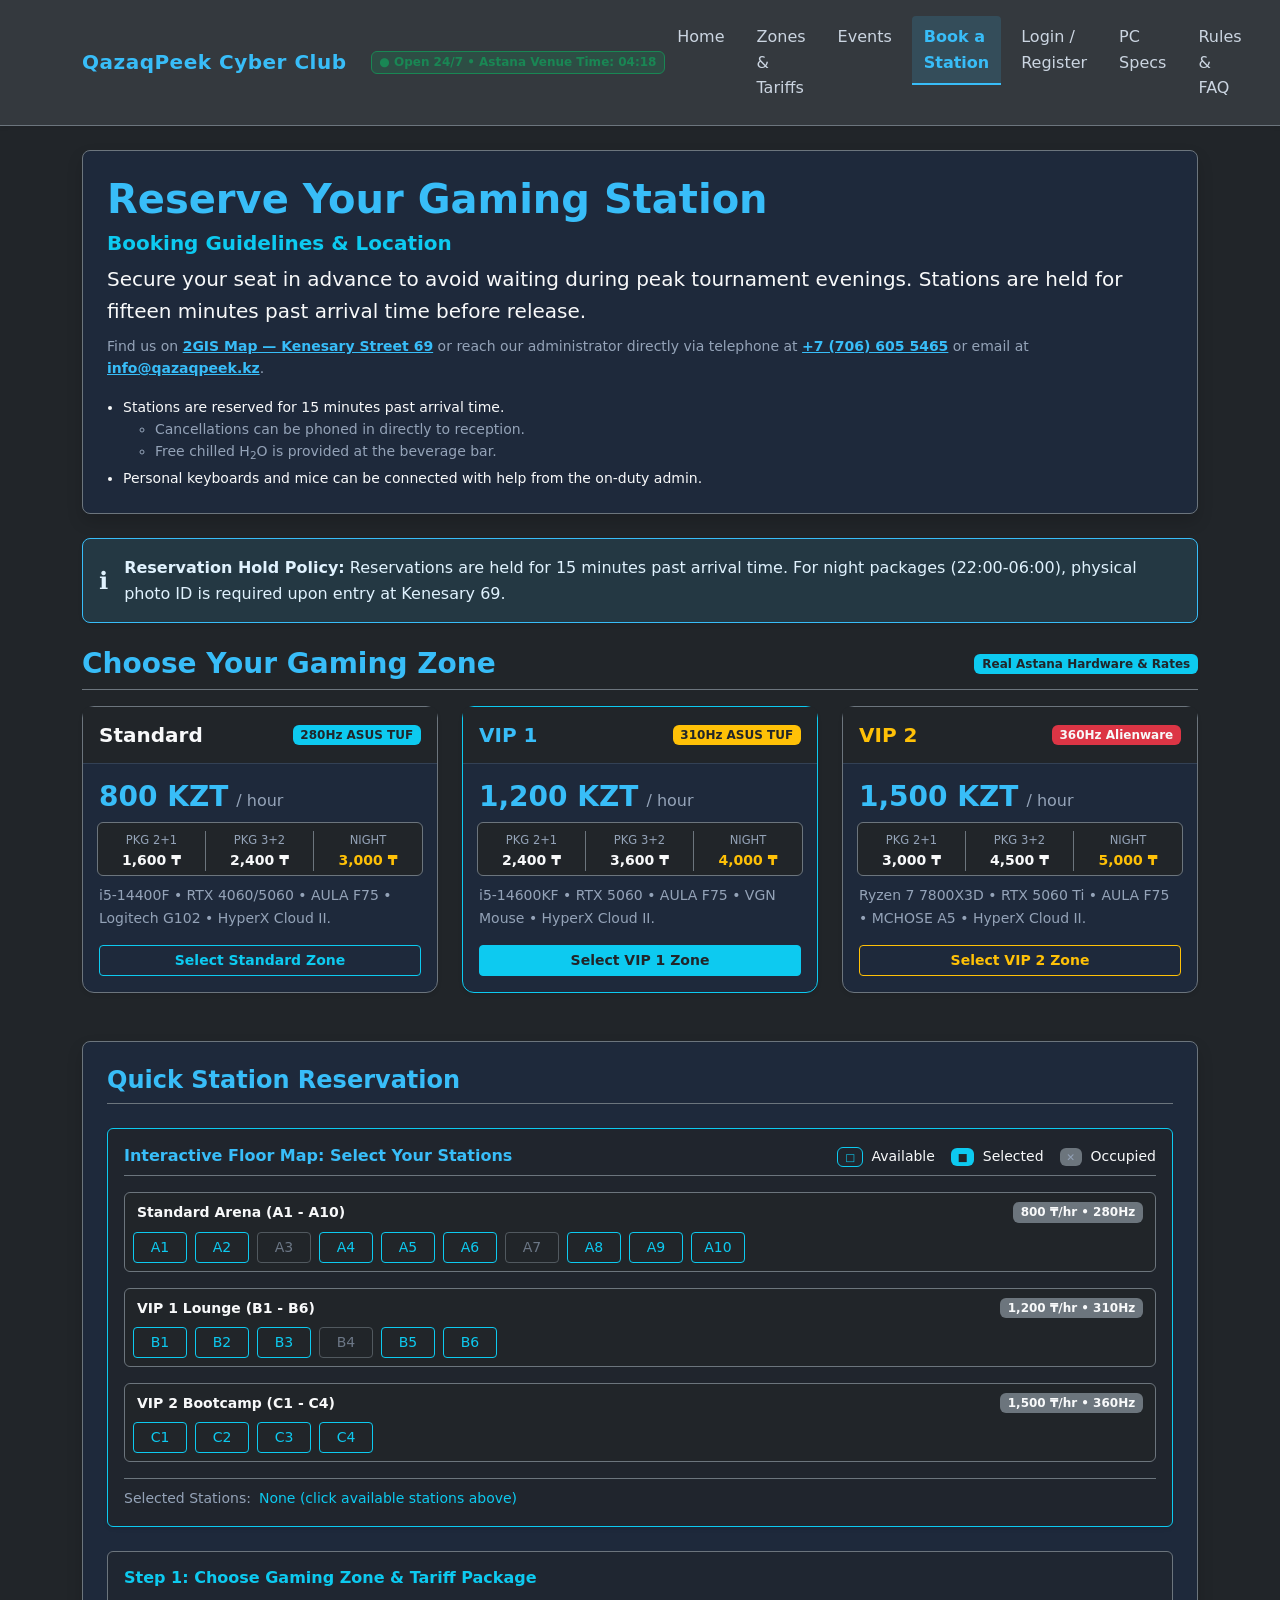
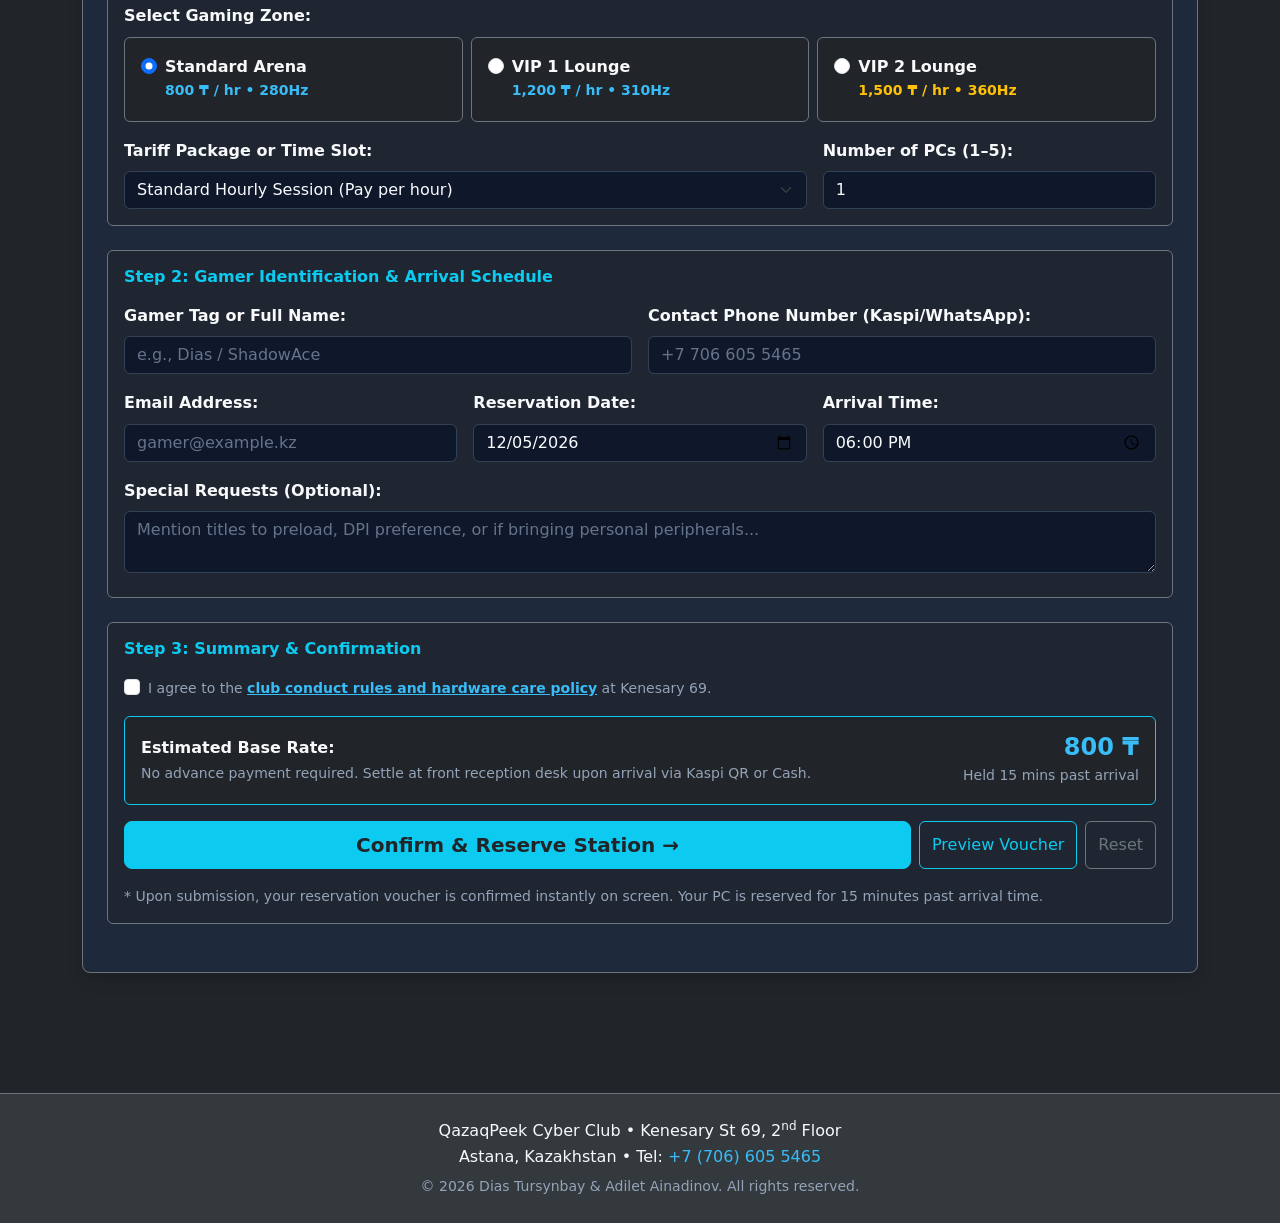
==== commit 075140f5: "feat(dom): link deferred scripts for dynamic floor map seating and live auth validation" ====
--- a/booking.html
+++ b/booking.html
@@ -389,5 +389,9 @@
 
   <!-- Bootstrap JS Bundle for interactive Modal and Navbar -->
   <script src="https://cdn.jsdelivr.net/npm/bootstrap@5.3.3/dist/js/bootstrap.bundle.min.js"></script>
+
+  <!-- Application JavaScript Modules -->
+  <script defer src="js/main.js"></script>
+  <script defer src="js/booking.js"></script>
 </body>
 </html>
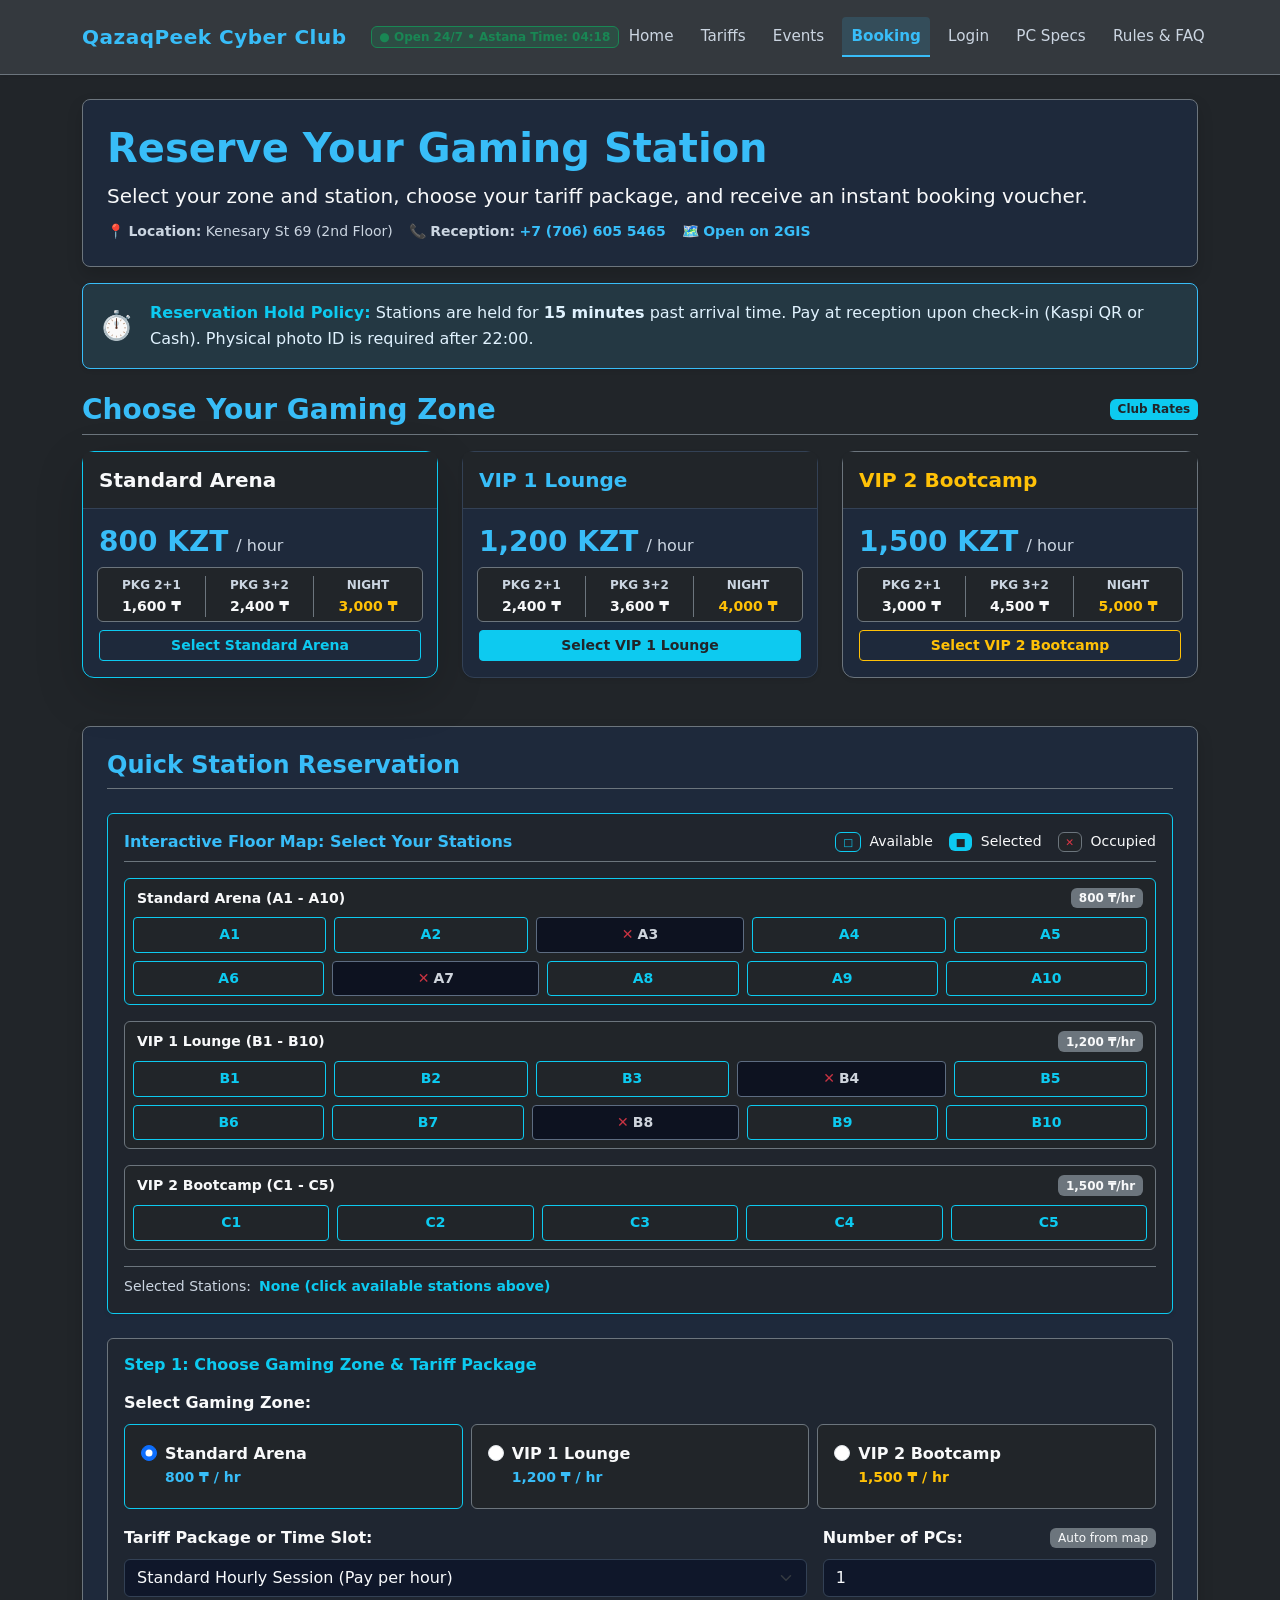
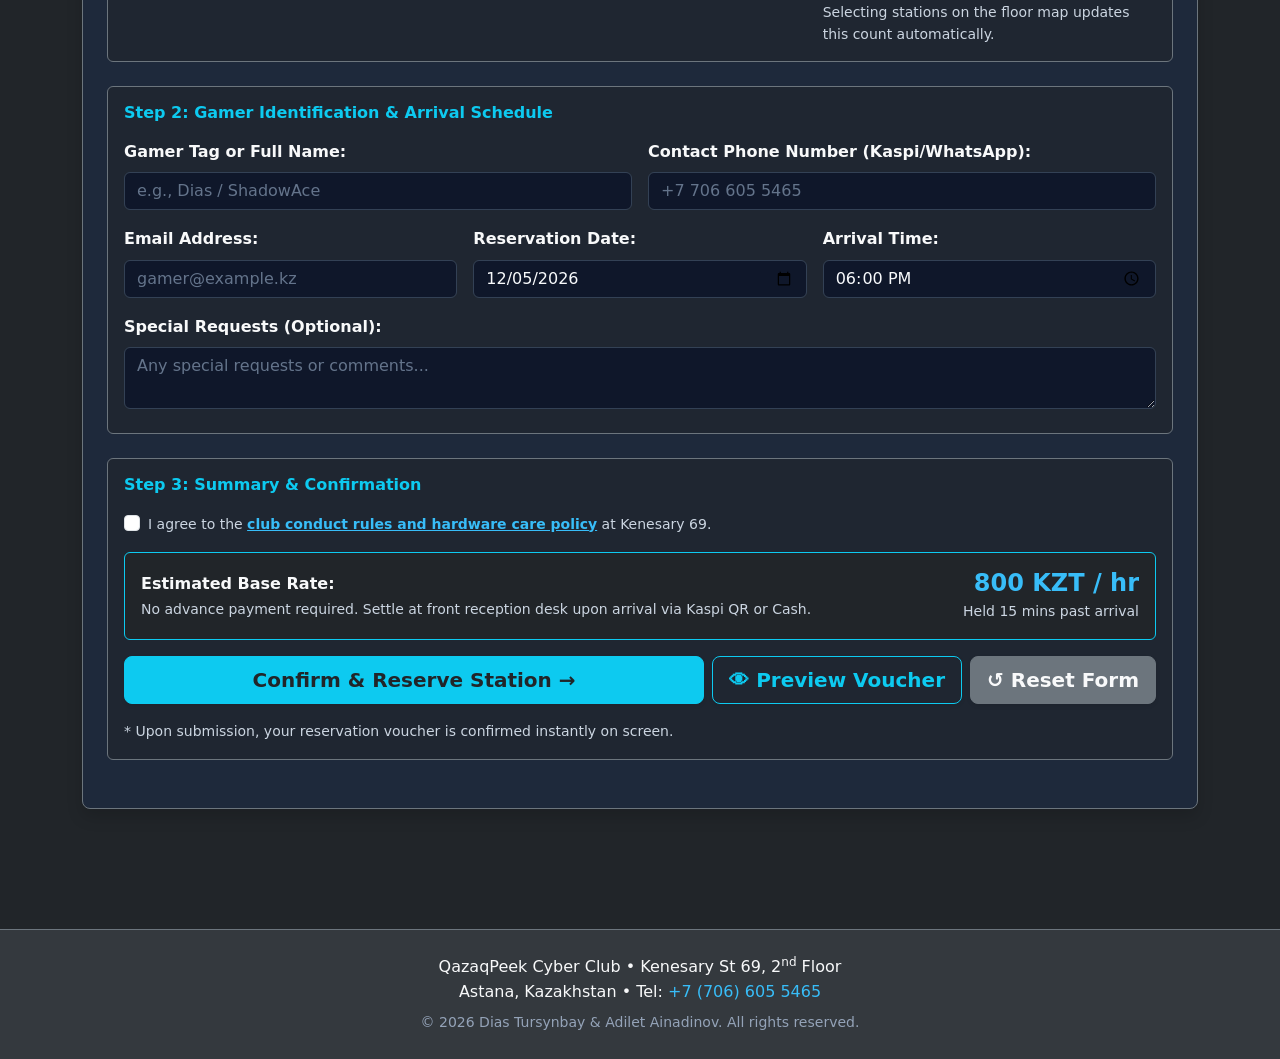
==== commit 71db0c16: "feat(jquery): complete Assignment 6 jQuery migration, floor map seating grid, and portal refinement" ====
--- a/booking.html
+++ b/booking.html
@@ -27,12 +27,12 @@
           <span class="navbar-toggler-icon"></span>
         </button>
         <div class="collapse navbar-collapse" id="mainNavbar">
-          <ul class="navbar-nav ms-auto mb-2 mb-lg-0 gap-2">
+          <ul class="navbar-nav ms-auto mb-2 mb-lg-0 gap-1 gap-xl-2">
             <li class="nav-item"><a class="nav-link" href="index.html">Home</a></li>
-            <li class="nav-item"><a class="nav-link" href="services.html">Zones &amp; Tariffs</a></li>
+            <li class="nav-item"><a class="nav-link" href="services.html">Tariffs</a></li>
             <li class="nav-item"><a class="nav-link" href="events.html">Events</a></li>
-            <li class="nav-item"><a class="nav-link active fw-bold text-accent" href="booking.html">Book a Station</a></li>
-            <li class="nav-item"><a class="nav-link" href="login.html">Login / Register</a></li>
+            <li class="nav-item"><a class="nav-link active fw-bold text-accent" href="booking.html">Booking</a></li>
+            <li class="nav-item"><a class="nav-link" href="login.html">Login</a></li>
             <li class="nav-item"><a class="nav-link" href="pc-specs.html">PC Specs</a></li>
             <li class="nav-item"><a class="nav-link" href="rules.html">Rules &amp; FAQ</a></li>
           </ul>
@@ -44,147 +44,137 @@
   <!-- Container chosen to center form controls for comfortable user entry on desktop -->
   <main class="container py-4">
     
-    <div class="adilet-form-card p-4 mb-4 rounded-3 border border-secondary shadow text-center text-md-start">
+    <!-- Hero Intro Section -->
+    <div class="adilet-form-card p-4 mb-3 rounded-3 border border-secondary shadow text-center text-md-start">
       <h1 class="display-6 fw-bold text-accent mb-2">Reserve Your Gaming Station</h1>
       <article>
-        <h2 class="h5 text-info fw-semibold mt-2">Booking Guidelines &amp; Location</h2>
         <p class="lead text-light mb-2">
-          Secure your seat in advance to avoid waiting during peak tournament evenings. Stations are held for fifteen minutes past arrival time before release.
+          Select your zone and station, choose your tariff package, and receive an instant booking voucher.
         </p>
-        <p class="small text-muted mb-2">
-          Find us on <a href="https://2gis.kz/astana" target="_blank" rel="noopener noreferrer" class="text-accent fw-semibold">2GIS Map — Kenesary Street 69</a> or reach our administrator directly via telephone at <a href="tel:+77066055465" class="text-accent fw-semibold">+7 (706) 605 5465</a> or email at <a href="mailto:info@qazaqpeek.kz" class="text-accent fw-semibold">info@qazaqpeek.kz</a>.
-        </p>
-        <ul class="text-light small mt-3 mb-0 ps-3">
-          <li class="mb-1">Stations are reserved for 15 minutes past arrival time.
-            <ul class="text-muted">
-              <li>Cancellations can be phoned in directly to reception.</li>
-              <li>Free chilled H<sub>2</sub>O is provided at the beverage bar.</li>
-            </ul>
-          </li>
-          <li>Personal keyboards and mice can be connected with help from the on-duty admin.</li>
-        </ul>
+        <div class="d-flex flex-wrap gap-3 small text-secondary align-items-center mb-0">
+          <span>📍 <strong>Location:</strong> Kenesary St 69 (2nd Floor)</span>
+          <span>📞 <strong>Reception:</strong> <a href="tel:+77066055465" class="text-accent text-decoration-none fw-semibold">+7 (706) 605 5465</a></span>
+          <span>🗺️ <a href="https://2gis.kz/astana" target="_blank" rel="noopener noreferrer" class="text-accent text-decoration-none fw-semibold">Open on 2GIS</a></span>
+        </div>
       </article>
     </div>
 
-    <!-- Reservation Hold Policy Alert -->
-    <div class="alert alert-info bg-opacity-10 text-info border-info d-flex align-items-center mb-4 shadow-sm" role="alert">
-      <div class="me-3 fs-4">ℹ️</div>
+    <!-- Reservation Hold Policy Alert (Single, Prominent Notice) -->
+    <div class="alert alert-info bg-dark border-info text-light d-flex align-items-center mb-4 shadow-sm" role="alert">
+      <div class="me-3 fs-3 text-info">⏱️</div>
       <div>
-        <strong>Reservation Hold Policy:</strong> Reservations are held for 15 minutes past arrival time. For night packages (22:00-06:00), physical photo ID is required upon entry at Kenesary 69.
-      </div>
-    </div>
-
-    <!-- Station Zone Options: 3 Uniform Cards for Standard, VIP 1, and VIP 2 -->
+        <strong class="text-info">Reservation Hold Policy:</strong> Stations are held for <strong>15 minutes</strong> past arrival time. Pay at reception upon check-in (Kaspi QR or Cash). Physical photo ID is required after 22:00.
+      </div>
+    </div>
+
+    <!-- Station Zone Options: 3 Uniform Cards for Standard Arena, VIP 1 Lounge, and VIP 2 Bootcamp -->
     <section class="mb-5">
       <div class="d-flex flex-wrap justify-content-between align-items-center border-bottom border-secondary pb-2 mb-3">
         <h2 class="h3 fw-bold text-accent mb-0">Choose Your Gaming Zone</h2>
-        <span class="badge bg-info text-dark fw-bold">Real Astana Hardware &amp; Rates</span>
+        <span class="badge bg-info text-dark fw-bold">Club Rates</span>
       </div>
 
       <div class="row g-4">
-        <!-- Uniform Card 1: Standard Zone -->
+        <!-- Uniform Card 1: Standard Arena -->
         <div class="col-12 col-md-6 col-lg-4">
-          <div class="card bg-custom-card text-light h-100 shadow-sm border-secondary d-flex flex-column justify-content-between">
+          <div class="card bg-custom-card text-light h-100 shadow-sm border-secondary d-flex flex-column justify-content-between zone-card" id="card-zone-standard">
             <div class="card-header bg-dark d-flex justify-content-between align-items-center py-3">
-              <h3 class="h5 mb-0 fw-bold text-light">Standard</h3>
-              <span class="badge bg-info text-dark fw-bold">280Hz ASUS TUF</span>
-            </div>
+              <h3 class="h5 mb-0 fw-bold text-light">Standard Arena</h3>
+              </div>
             <div class="card-body d-flex flex-column justify-content-between">
               <div>
                 <div class="d-flex align-items-baseline mb-2">
                   <span class="h3 fw-bold text-accent mb-0">800 KZT</span>
-                  <span class="text-muted ms-2">/ hour</span>
+                  <span class="text-secondary ms-2">/ hour</span>
                 </div>
                 <div class="row g-1 text-center small my-2 py-1 bg-dark rounded border border-secondary">
                   <div class="col-4 border-end border-secondary">
-                    <span class="text-muted d-block" style="font-size: 0.72rem;">PKG 2+1</span>
+                    <span class="text-secondary d-block fw-semibold" style="font-size: 0.75rem;">PKG 2+1</span>
                     <strong class="text-light">1,600 ₸</strong>
                   </div>
                   <div class="col-4 border-end border-secondary">
-                    <span class="text-muted d-block" style="font-size: 0.72rem;">PKG 3+2</span>
+                    <span class="text-secondary d-block fw-semibold" style="font-size: 0.75rem;">PKG 3+2</span>
                     <strong class="text-light">2,400 ₸</strong>
                   </div>
                   <div class="col-4">
-                    <span class="text-muted d-block" style="font-size: 0.72rem;">NIGHT</span>
+                    <span class="text-secondary d-block fw-semibold" style="font-size: 0.75rem;">NIGHT</span>
                     <strong class="text-warning">3,000 ₸</strong>
                   </div>
                 </div>
-                <p class="card-text text-muted small mt-2 mb-3">i5-14400F &bull; RTX 4060/5060 &bull; AULA F75 &bull; Logitech G102 &bull; HyperX Cloud II.</p>
-              </div>
-              <div>
-                <a href="#booking-form" class="btn btn-outline-info btn-sm w-100 fw-bold">Select Standard Zone</a>
-              </div>
-            </div>
-          </div>
-        </div>
-
-        <!-- Uniform Card 2: VIP 1 Zone -->
+                
+              </div>
+              <div>
+                <button type="button" class="btn btn-outline-info btn-sm w-100 fw-bold select-zone-btn" data-zone="standard">Select Standard Arena</button>
+              </div>
+            </div>
+          </div>
+        </div>
+
+        <!-- Uniform Card 2: VIP 1 Lounge -->
         <div class="col-12 col-md-6 col-lg-4">
-          <div class="card bg-custom-card text-light h-100 shadow-sm border-info d-flex flex-column justify-content-between">
+          <div class="card bg-custom-card text-light h-100 shadow-sm border-info d-flex flex-column justify-content-between zone-card" id="card-zone-vip1">
             <div class="card-header bg-dark d-flex justify-content-between align-items-center py-3">
-              <h3 class="h5 mb-0 fw-bold text-accent">VIP 1</h3>
-              <span class="badge bg-warning text-dark fw-bold">310Hz ASUS TUF</span>
-            </div>
+              <h3 class="h5 mb-0 fw-bold text-accent">VIP 1 Lounge</h3>
+              </div>
             <div class="card-body d-flex flex-column justify-content-between">
               <div>
                 <div class="d-flex align-items-baseline mb-2">
                   <span class="h3 fw-bold text-accent mb-0">1,200 KZT</span>
-                  <span class="text-muted ms-2">/ hour</span>
+                  <span class="text-secondary ms-2">/ hour</span>
                 </div>
                 <div class="row g-1 text-center small my-2 py-1 bg-dark rounded border border-secondary">
                   <div class="col-4 border-end border-secondary">
-                    <span class="text-muted d-block" style="font-size: 0.72rem;">PKG 2+1</span>
+                    <span class="text-secondary d-block fw-semibold" style="font-size: 0.75rem;">PKG 2+1</span>
                     <strong class="text-light">2,400 ₸</strong>
                   </div>
                   <div class="col-4 border-end border-secondary">
-                    <span class="text-muted d-block" style="font-size: 0.72rem;">PKG 3+2</span>
+                    <span class="text-secondary d-block fw-semibold" style="font-size: 0.75rem;">PKG 3+2</span>
                     <strong class="text-light">3,600 ₸</strong>
                   </div>
                   <div class="col-4">
-                    <span class="text-muted d-block" style="font-size: 0.72rem;">NIGHT</span>
+                    <span class="text-secondary d-block fw-semibold" style="font-size: 0.75rem;">NIGHT</span>
                     <strong class="text-warning">4,000 ₸</strong>
                   </div>
                 </div>
-                <p class="card-text text-muted small mt-2 mb-3">i5-14600KF &bull; RTX 5060 &bull; AULA F75 &bull; VGN Mouse &bull; HyperX Cloud II.</p>
-              </div>
-              <div>
-                <a href="#booking-form" class="btn btn-info btn-sm w-100 fw-bold text-dark">Select VIP 1 Zone</a>
-              </div>
-            </div>
-          </div>
-        </div>
-
-        <!-- Uniform Card 3: VIP 2 Zone -->
+                
+              </div>
+              <div>
+                <button type="button" class="btn btn-info btn-sm w-100 fw-bold text-dark select-zone-btn" data-zone="vip1">Select VIP 1 Lounge</button>
+              </div>
+            </div>
+          </div>
+        </div>
+
+        <!-- Uniform Card 3: VIP 2 Bootcamp -->
         <div class="col-12 col-md-6 col-lg-4">
-          <div class="card bg-custom-card text-light h-100 shadow-sm border-secondary d-flex flex-column justify-content-between">
+          <div class="card bg-custom-card text-light h-100 shadow-sm border-secondary d-flex flex-column justify-content-between zone-card" id="card-zone-vip2">
             <div class="card-header bg-dark d-flex justify-content-between align-items-center py-3">
-              <h3 class="h5 mb-0 fw-bold text-warning">VIP 2</h3>
-              <span class="badge bg-danger text-light fw-bold">360Hz Alienware</span>
-            </div>
+              <h3 class="h5 mb-0 fw-bold text-warning">VIP 2 Bootcamp</h3>
+              </div>
             <div class="card-body d-flex flex-column justify-content-between">
               <div>
                 <div class="d-flex align-items-baseline mb-2">
                   <span class="h3 fw-bold text-accent mb-0">1,500 KZT</span>
-                  <span class="text-muted ms-2">/ hour</span>
+                  <span class="text-secondary ms-2">/ hour</span>
                 </div>
                 <div class="row g-1 text-center small my-2 py-1 bg-dark rounded border border-secondary">
                   <div class="col-4 border-end border-secondary">
-                    <span class="text-muted d-block" style="font-size: 0.72rem;">PKG 2+1</span>
+                    <span class="text-secondary d-block fw-semibold" style="font-size: 0.75rem;">PKG 2+1</span>
                     <strong class="text-light">3,000 ₸</strong>
                   </div>
                   <div class="col-4 border-end border-secondary">
-                    <span class="text-muted d-block" style="font-size: 0.72rem;">PKG 3+2</span>
+                    <span class="text-secondary d-block fw-semibold" style="font-size: 0.75rem;">PKG 3+2</span>
                     <strong class="text-light">4,500 ₸</strong>
                   </div>
                   <div class="col-4">
-                    <span class="text-muted d-block" style="font-size: 0.72rem;">NIGHT</span>
+                    <span class="text-secondary d-block fw-semibold" style="font-size: 0.75rem;">NIGHT</span>
                     <strong class="text-warning">5,000 ₸</strong>
                   </div>
                 </div>
-                <p class="card-text text-muted small mt-2 mb-3">Ryzen 7 7800X3D &bull; RTX 5060 Ti &bull; AULA F75 &bull; MCHOSE A5 &bull; HyperX Cloud II.</p>
-              </div>
-              <div>
-                <a href="#booking-form" class="btn btn-outline-warning btn-sm w-100 fw-bold">Select VIP 2 Zone</a>
+                
+              </div>
+              <div>
+                <button type="button" class="btn btn-outline-warning btn-sm w-100 fw-bold select-zone-btn" data-zone="vip2">Select VIP 2 Bootcamp</button>
               </div>
             </div>
           </div>
@@ -206,29 +196,29 @@
               <label class="form-label text-light fw-semibold d-block">Select Gaming Zone:</label>
               <div class="row g-2">
                 <div class="col-12 col-md-4">
-                  <div class="form-check p-3 bg-dark rounded border border-secondary h-100">
-                    <input class="form-check-input ms-0 me-2" type="radio" id="zone-standard" name="zone_tier" value="standard" checked>
+                  <div class="form-check p-3 bg-dark rounded border border-secondary h-100 zone-radio-card" id="zone-radio-card-standard">
+                    <input class="form-check-input ms-0 me-2" type="radio" id="zone-standard" name="zone" value="standard" checked>
                     <label class="form-check-label text-light fw-semibold" for="zone-standard">
                       Standard Arena
-                      <span class="small d-block text-accent">800 ₸ / hr &bull; 280Hz</span>
+                      <span class="small d-block text-accent">800 ₸ / hr</span>
                     </label>
                   </div>
                 </div>
                 <div class="col-12 col-md-4">
-                  <div class="form-check p-3 bg-dark rounded border border-secondary h-100">
-                    <input class="form-check-input ms-0 me-2" type="radio" id="zone-vip" name="zone_tier" value="vip1">
+                  <div class="form-check p-3 bg-dark rounded border border-secondary h-100 zone-radio-card" id="zone-radio-card-vip1">
+                    <input class="form-check-input ms-0 me-2" type="radio" id="zone-vip" name="zone" value="vip1">
                     <label class="form-check-label text-light fw-semibold" for="zone-vip">
                       VIP 1 Lounge
-                      <span class="small d-block text-accent">1,200 ₸ / hr &bull; 310Hz</span>
+                      <span class="small d-block text-accent">1,200 ₸ / hr</span>
                     </label>
                   </div>
                 </div>
                 <div class="col-12 col-md-4">
-                  <div class="form-check p-3 bg-dark rounded border border-secondary h-100">
-                    <input class="form-check-input ms-0 me-2" type="radio" id="zone-bootcamp" name="zone_tier" value="vip2">
+                  <div class="form-check p-3 bg-dark rounded border border-secondary h-100 zone-radio-card" id="zone-radio-card-vip2">
+                    <input class="form-check-input ms-0 me-2" type="radio" id="zone-bootcamp" name="zone" value="vip2">
                     <label class="form-check-label text-light fw-semibold" for="zone-bootcamp">
-                      VIP 2 Lounge
-                      <span class="small d-block text-warning">1,500 ₸ / hr &bull; 360Hz</span>
+                      VIP 2 Bootcamp
+                      <span class="small d-block text-warning">1,500 ₸ / hr</span>
                     </label>
                   </div>
                 </div>
@@ -249,8 +239,12 @@
                 </select>
               </div>
               <div class="col-12 col-md-4">
-                <label for="party-size" class="form-label text-light fw-semibold">Number of PCs (1–5):</label>
+                <label for="party-size" class="form-label text-light fw-semibold d-flex justify-content-between align-items-center">
+                  <span>Number of PCs:</span>
+                  <span class="badge bg-secondary text-light small fw-normal" id="party-size-mode">Auto from map</span>
+                </label>
                 <input type="number" class="form-control bg-dark text-light border-secondary" id="party-size" name="party_size" min="1" max="5" value="1" required>
+                <span class="small text-secondary d-block mt-1">Selecting stations on the floor map updates this count automatically.</span>
               </div>
             </div>
           </div>
@@ -287,7 +281,7 @@
 
             <div class="mb-2">
               <label for="special-notes" class="form-label text-light fw-semibold">Special Requests (Optional):</label>
-              <textarea class="form-control bg-dark text-light border-secondary" id="special-notes" name="special_notes" rows="2" placeholder="Mention titles to preload, DPI preference, or if bringing personal peripherals..."></textarea>
+              <textarea class="form-control bg-dark text-light border-secondary" id="special-notes" name="special_notes" rows="2" placeholder="Any special requests or comments..."></textarea>
             </div>
           </div>
 
@@ -297,7 +291,7 @@
 
             <div class="form-check mb-3">
               <input class="form-check-input" type="checkbox" id="policy-agree" name="policy_agree" required>
-              <label class="form-check-label text-muted small" for="policy-agree">
+              <label class="form-check-label text-secondary small" for="policy-agree">
                 I agree to the <a href="rules.html" class="text-accent fw-semibold">club conduct rules and hardware care policy</a> at Kenesary 69.
               </label>
             </div>
@@ -306,26 +300,28 @@
             <div class="p-3 bg-dark rounded border border-info mb-3 d-flex flex-wrap justify-content-between align-items-center">
               <div>
                 <span class="text-light fw-semibold d-block">Estimated Base Rate:</span>
-                <span class="small text-muted">No advance payment required. Settle at front reception desk upon arrival via Kaspi QR or Cash.</span>
+                <span class="small text-secondary">No advance payment required. Settle at front reception desk upon arrival via Kaspi QR or Cash.</span>
               </div>
               <div class="text-md-end mt-2 mt-md-0">
                 <span id="booking-total-display" class="h4 text-accent fw-bold mb-0 d-block">800 KZT / hr</span>
-                <span class="small text-muted">Held 15 mins past arrival</span>
-              </div>
-            </div>
-
-            <div class="d-flex flex-wrap gap-2">
-              <button type="submit" id="booking-submit-btn" class="btn btn-info btn-lg fw-bold text-dark flex-grow-1">
+                <span class="small text-secondary">Held 15 mins past arrival</span>
+              </div>
+            </div>
+
+            <div class="d-flex flex-wrap gap-2 align-items-stretch">
+              <button type="submit" id="booking-submit-btn" class="btn btn-info btn-lg fw-bold text-dark flex-grow-1 shadow-sm">
                 Confirm &amp; Reserve Station &rarr;
               </button>
-              <button type="button" class="btn btn-outline-info" data-bs-toggle="modal" data-bs-target="#modal-confirm">
-                Preview Voucher
+              <button type="button" class="btn btn-outline-info btn-lg fw-semibold px-3 shadow-sm" data-bs-toggle="modal" data-bs-target="#modal-confirm">
+                👁 Preview Voucher
               </button>
-              <button type="reset" id="booking-reset-btn" class="btn btn-outline-secondary">Reset</button>
-            </div>
-
-            <p class="small text-muted mt-3 mb-0">
-              * Upon submission, your reservation voucher is confirmed instantly on screen. Your PC is reserved for 15 minutes past arrival time.
+              <button type="reset" id="booking-reset-btn" class="btn btn-secondary btn-lg fw-semibold px-3 shadow-sm text-light">
+                ↺ Reset Form
+              </button>
+            </div>
+
+            <p class="small text-secondary mt-3 mb-0">
+              * Upon submission, your reservation voucher is confirmed instantly on screen.
             </p>
 
             <!-- Placeholders for JavaScript Confirmation & Error Output -->
@@ -363,7 +359,7 @@
               <li>Night packages (22:00–08:00) require a physical ID.</li>
               <li>Free chilled water available at the beverage bar.</li>
             </ul>
-            <p class="text-muted small mb-0">Present your Gamer Tag or Phone Number to the administrator on duty.</p>
+            <p class="text-secondary small mb-0">Present your Gamer Tag or Phone Number to the administrator on duty.</p>
           </div>
           <div class="modal-footer border-secondary">
             <button type="button" class="btn btn-secondary btn-sm" data-bs-dismiss="modal">Edit Details</button>
@@ -388,10 +384,13 @@
   </footer>
 
   <!-- Bootstrap JS Bundle for interactive Modal and Navbar -->
+  <!-- jQuery 3.7.1 Core Library -->
+  <script src="https://code.jquery.com/jquery-3.7.1.min.js" integrity="sha256-/JqT3SQfawRcv/BIHPThkBvs0OEvtFFmqPF/lYI/Cxo=" crossorigin="anonymous"></script>
+
   <script src="https://cdn.jsdelivr.net/npm/bootstrap@5.3.3/dist/js/bootstrap.bundle.min.js"></script>
 
   <!-- Application JavaScript Modules -->
   <script defer src="js/main.js"></script>
   <script defer src="js/booking.js"></script>
 </body>
-</html>+</html>
--- a/css/adilet.css
+++ b/css/adilet.css
@@ -67,3 +67,68 @@
   font-family: 'Courier New', Courier, monospace;
   font-size: 14px;
 }
+
+/* Visual Polish: Single-line navbar on desktop viewports */
+@media (min-width: 992px) {
+  .navbar-dark .navbar-nav .nav-link {
+    white-space: nowrap;
+    padding: 0.45rem 0.6rem !important;
+    font-size: 0.95rem;
+  }
+}
+
+/* High-contrast occupied station styling with distinct border and marker */
+.station-btn.occupied {
+  background-color: #0b1120 !important;
+  border-color: #64748b !important;
+  color: #e2e8f0 !important;
+  cursor: not-allowed;
+  opacity: 0.9;
+}
+
+/* High-contrast placeholder text */
+::placeholder {
+  color: #94a3b8 !important;
+  opacity: 1 !important;
+}
+
+/* Enhanced contrast for secondary and muted descriptions in dark cards */
+.card-text.text-secondary,
+.card-text.text-muted {
+  color: #cbd5e1 !important;
+}
+
+/* High-visibility selected station styling - vibrant solid cyan with bold text */
+.station-btn.selected {
+  background-color: #00e5ff !important;
+  border-color: #00e5ff !important;
+  color: #050b14 !important;
+  font-weight: 700 !important;
+  box-shadow: 0 0 10px rgba(0, 229, 255, 0.7) !important;
+}
+
+/* Floor map station row of 5 stations */
+.station-row .station-btn {
+  min-width: 0;
+  padding: 0.4rem 0.25rem;
+  text-align: center;
+}
+
+/* Auth tab switcher styling on login.html */
+#authTabs .nav-link {
+  color: #94a3b8;
+  border-radius: 0.375rem;
+  padding: 0.5rem 1rem;
+  transition: all 0.2s ease;
+}
+
+#authTabs .nav-link:hover {
+  color: #ffffff;
+}
+
+#authTabs .nav-link.active {
+  background-color: #00e5ff !important;
+  color: #050b14 !important;
+  font-weight: 700;
+  box-shadow: 0 0 10px rgba(0, 229, 255, 0.5);
+}
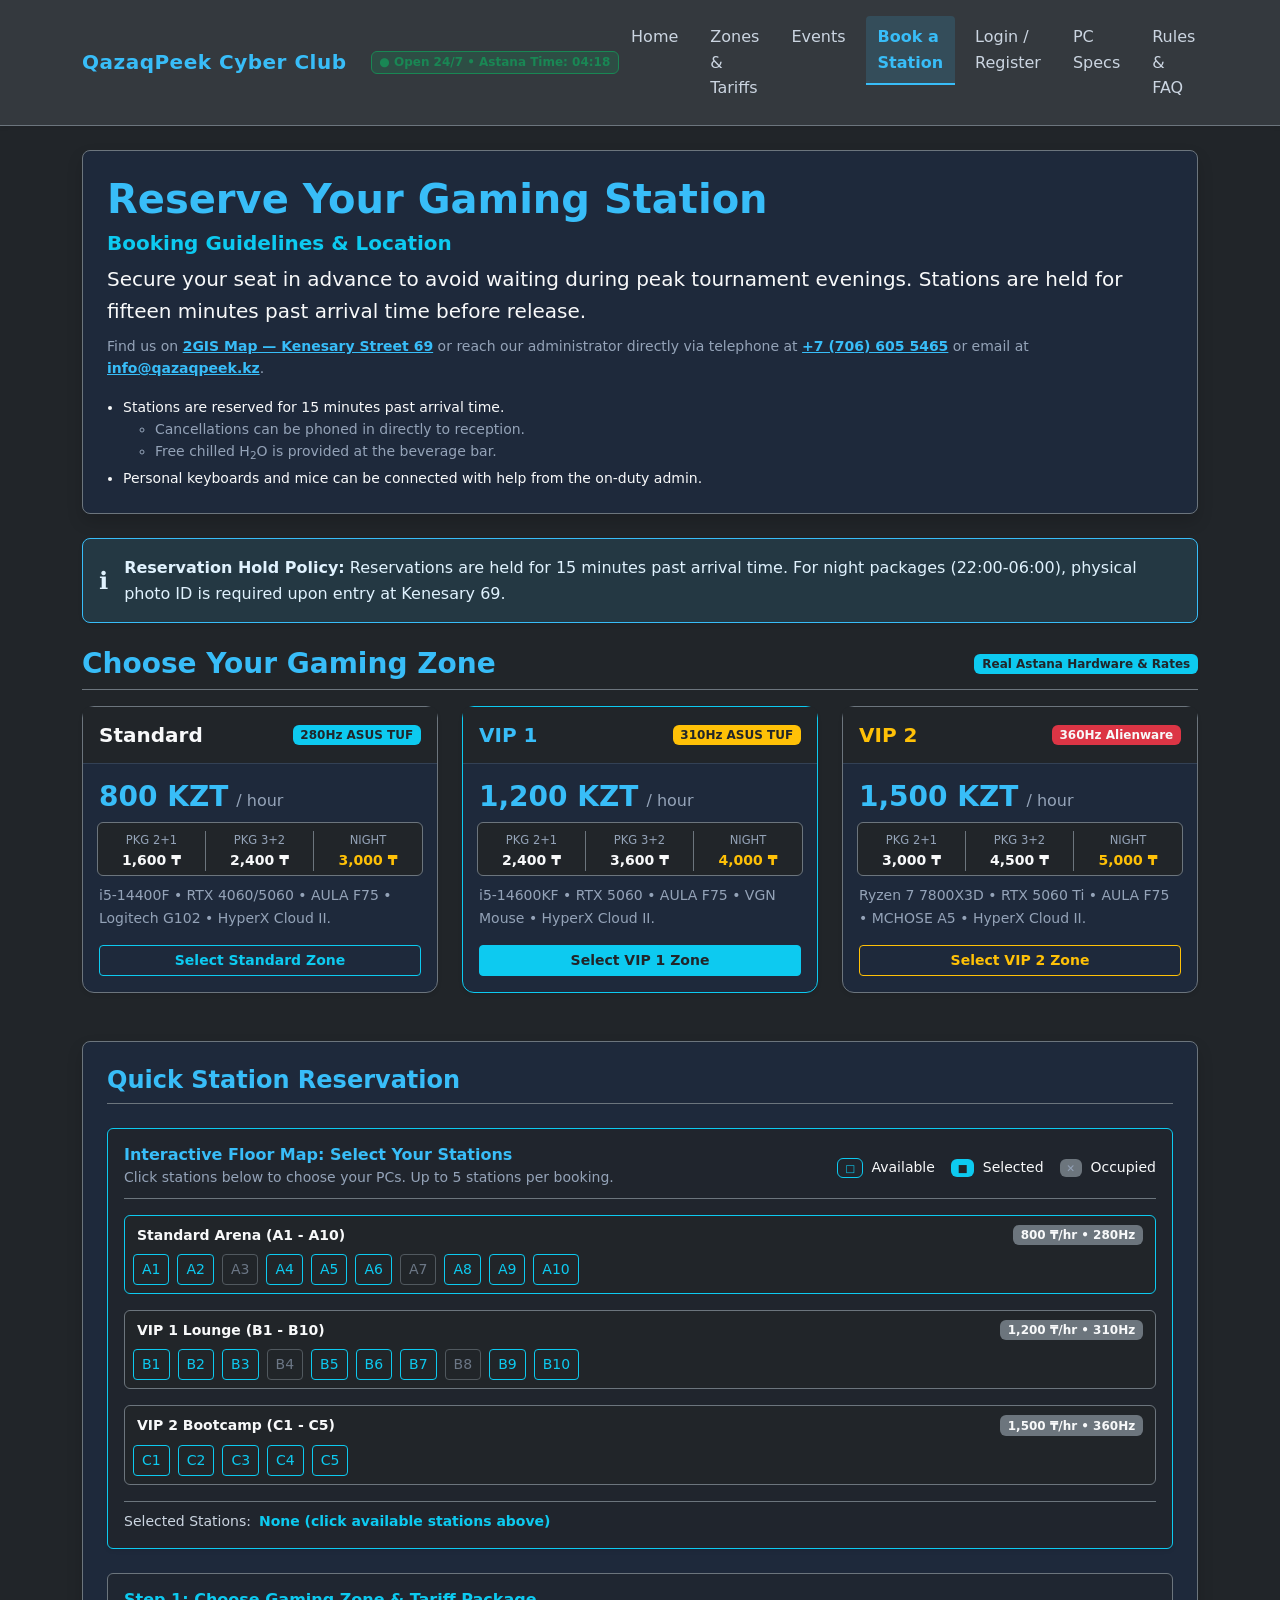
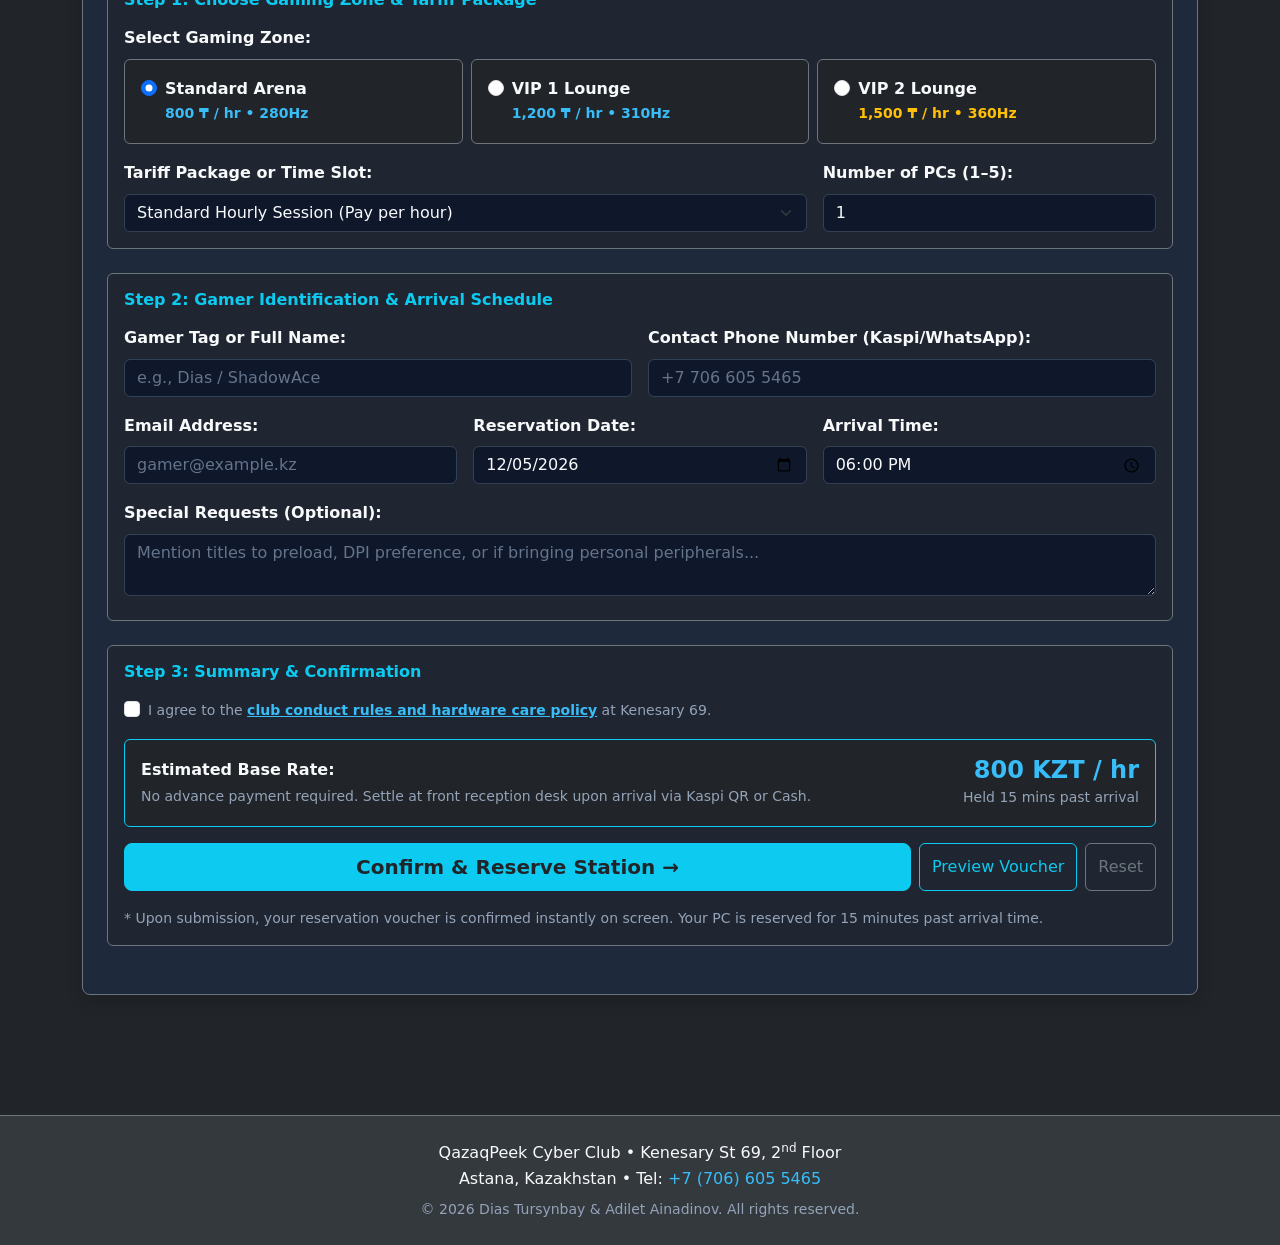
==== commit 17dc7e21: "feat: complete Endterm Project with substantial feature extensions, Plain JS and jQuery separation, " ====
--- a/booking.html
+++ b/booking.html
@@ -27,12 +27,12 @@
           <span class="navbar-toggler-icon"></span>
         </button>
         <div class="collapse navbar-collapse" id="mainNavbar">
-          <ul class="navbar-nav ms-auto mb-2 mb-lg-0 gap-1 gap-xl-2">
+          <ul class="navbar-nav ms-auto mb-2 mb-lg-0 gap-2">
             <li class="nav-item"><a class="nav-link" href="index.html">Home</a></li>
-            <li class="nav-item"><a class="nav-link" href="services.html">Tariffs</a></li>
+            <li class="nav-item"><a class="nav-link" href="services.html">Zones &amp; Tariffs</a></li>
             <li class="nav-item"><a class="nav-link" href="events.html">Events</a></li>
-            <li class="nav-item"><a class="nav-link active fw-bold text-accent" href="booking.html">Booking</a></li>
-            <li class="nav-item"><a class="nav-link" href="login.html">Login</a></li>
+            <li class="nav-item"><a class="nav-link active fw-bold text-accent" href="booking.html">Book a Station</a></li>
+            <li class="nav-item"><a class="nav-link" href="login.html">Login / Register</a></li>
             <li class="nav-item"><a class="nav-link" href="pc-specs.html">PC Specs</a></li>
             <li class="nav-item"><a class="nav-link" href="rules.html">Rules &amp; FAQ</a></li>
           </ul>
@@ -44,137 +44,147 @@
   <!-- Container chosen to center form controls for comfortable user entry on desktop -->
   <main class="container py-4">
     
-    <!-- Hero Intro Section -->
-    <div class="adilet-form-card p-4 mb-3 rounded-3 border border-secondary shadow text-center text-md-start">
+    <div class="adilet-form-card p-4 mb-4 rounded-3 border border-secondary shadow text-center text-md-start">
       <h1 class="display-6 fw-bold text-accent mb-2">Reserve Your Gaming Station</h1>
       <article>
+        <h2 class="h5 text-info fw-semibold mt-2">Booking Guidelines &amp; Location</h2>
         <p class="lead text-light mb-2">
-          Select your zone and station, choose your tariff package, and receive an instant booking voucher.
+          Secure your seat in advance to avoid waiting during peak tournament evenings. Stations are held for fifteen minutes past arrival time before release.
         </p>
-        <div class="d-flex flex-wrap gap-3 small text-secondary align-items-center mb-0">
-          <span>📍 <strong>Location:</strong> Kenesary St 69 (2nd Floor)</span>
-          <span>📞 <strong>Reception:</strong> <a href="tel:+77066055465" class="text-accent text-decoration-none fw-semibold">+7 (706) 605 5465</a></span>
-          <span>🗺️ <a href="https://2gis.kz/astana" target="_blank" rel="noopener noreferrer" class="text-accent text-decoration-none fw-semibold">Open on 2GIS</a></span>
-        </div>
+        <p class="small text-muted mb-2">
+          Find us on <a href="https://2gis.kz/astana" target="_blank" rel="noopener noreferrer" class="text-accent fw-semibold">2GIS Map — Kenesary Street 69</a> or reach our administrator directly via telephone at <a href="tel:+77066055465" class="text-accent fw-semibold">+7 (706) 605 5465</a> or email at <a href="mailto:info@qazaqpeek.kz" class="text-accent fw-semibold">info@qazaqpeek.kz</a>.
+        </p>
+        <ul class="text-light small mt-3 mb-0 ps-3">
+          <li class="mb-1">Stations are reserved for 15 minutes past arrival time.
+            <ul class="text-muted">
+              <li>Cancellations can be phoned in directly to reception.</li>
+              <li>Free chilled H<sub>2</sub>O is provided at the beverage bar.</li>
+            </ul>
+          </li>
+          <li>Personal keyboards and mice can be connected with help from the on-duty admin.</li>
+        </ul>
       </article>
     </div>
 
-    <!-- Reservation Hold Policy Alert (Single, Prominent Notice) -->
-    <div class="alert alert-info bg-dark border-info text-light d-flex align-items-center mb-4 shadow-sm" role="alert">
-      <div class="me-3 fs-3 text-info">⏱️</div>
+    <!-- Reservation Hold Policy Alert -->
+    <div class="alert alert-info bg-opacity-10 text-info border-info d-flex align-items-center mb-4 shadow-sm" role="alert">
+      <div class="me-3 fs-4">ℹ️</div>
       <div>
-        <strong class="text-info">Reservation Hold Policy:</strong> Stations are held for <strong>15 minutes</strong> past arrival time. Pay at reception upon check-in (Kaspi QR or Cash). Physical photo ID is required after 22:00.
+        <strong>Reservation Hold Policy:</strong> Reservations are held for 15 minutes past arrival time. For night packages (22:00-06:00), physical photo ID is required upon entry at Kenesary 69.
       </div>
     </div>
 
-    <!-- Station Zone Options: 3 Uniform Cards for Standard Arena, VIP 1 Lounge, and VIP 2 Bootcamp -->
+    <!-- Station Zone Options: 3 Uniform Cards for Standard, VIP 1, and VIP 2 -->
     <section class="mb-5">
       <div class="d-flex flex-wrap justify-content-between align-items-center border-bottom border-secondary pb-2 mb-3">
         <h2 class="h3 fw-bold text-accent mb-0">Choose Your Gaming Zone</h2>
-        <span class="badge bg-info text-dark fw-bold">Club Rates</span>
+        <span class="badge bg-info text-dark fw-bold">Real Astana Hardware &amp; Rates</span>
       </div>
 
       <div class="row g-4">
-        <!-- Uniform Card 1: Standard Arena -->
+        <!-- Uniform Card 1: Standard Zone -->
         <div class="col-12 col-md-6 col-lg-4">
-          <div class="card bg-custom-card text-light h-100 shadow-sm border-secondary d-flex flex-column justify-content-between zone-card" id="card-zone-standard">
+          <div class="card bg-custom-card text-light h-100 shadow-sm border-secondary d-flex flex-column justify-content-between">
             <div class="card-header bg-dark d-flex justify-content-between align-items-center py-3">
-              <h3 class="h5 mb-0 fw-bold text-light">Standard Arena</h3>
-              </div>
+              <h3 class="h5 mb-0 fw-bold text-light">Standard</h3>
+              <span class="badge bg-info text-dark fw-bold">280Hz ASUS TUF</span>
+            </div>
             <div class="card-body d-flex flex-column justify-content-between">
               <div>
                 <div class="d-flex align-items-baseline mb-2">
                   <span class="h3 fw-bold text-accent mb-0">800 KZT</span>
-                  <span class="text-secondary ms-2">/ hour</span>
+                  <span class="text-muted ms-2">/ hour</span>
                 </div>
                 <div class="row g-1 text-center small my-2 py-1 bg-dark rounded border border-secondary">
                   <div class="col-4 border-end border-secondary">
-                    <span class="text-secondary d-block fw-semibold" style="font-size: 0.75rem;">PKG 2+1</span>
+                    <span class="text-muted d-block" style="font-size: 0.72rem;">PKG 2+1</span>
                     <strong class="text-light">1,600 ₸</strong>
                   </div>
                   <div class="col-4 border-end border-secondary">
-                    <span class="text-secondary d-block fw-semibold" style="font-size: 0.75rem;">PKG 3+2</span>
+                    <span class="text-muted d-block" style="font-size: 0.72rem;">PKG 3+2</span>
                     <strong class="text-light">2,400 ₸</strong>
                   </div>
                   <div class="col-4">
-                    <span class="text-secondary d-block fw-semibold" style="font-size: 0.75rem;">NIGHT</span>
+                    <span class="text-muted d-block" style="font-size: 0.72rem;">NIGHT</span>
                     <strong class="text-warning">3,000 ₸</strong>
                   </div>
                 </div>
-                
-              </div>
-              <div>
-                <button type="button" class="btn btn-outline-info btn-sm w-100 fw-bold select-zone-btn" data-zone="standard">Select Standard Arena</button>
+                <p class="card-text text-muted small mt-2 mb-3">i5-14400F &bull; RTX 4060/5060 &bull; AULA F75 &bull; Logitech G102 &bull; HyperX Cloud II.</p>
+              </div>
+              <div>
+                <a href="#booking-form" class="btn btn-outline-info btn-sm w-100 fw-bold">Select Standard Zone</a>
               </div>
             </div>
           </div>
         </div>
 
-        <!-- Uniform Card 2: VIP 1 Lounge -->
+        <!-- Uniform Card 2: VIP 1 Zone -->
         <div class="col-12 col-md-6 col-lg-4">
-          <div class="card bg-custom-card text-light h-100 shadow-sm border-info d-flex flex-column justify-content-between zone-card" id="card-zone-vip1">
+          <div class="card bg-custom-card text-light h-100 shadow-sm border-info d-flex flex-column justify-content-between">
             <div class="card-header bg-dark d-flex justify-content-between align-items-center py-3">
-              <h3 class="h5 mb-0 fw-bold text-accent">VIP 1 Lounge</h3>
-              </div>
+              <h3 class="h5 mb-0 fw-bold text-accent">VIP 1</h3>
+              <span class="badge bg-warning text-dark fw-bold">310Hz ASUS TUF</span>
+            </div>
             <div class="card-body d-flex flex-column justify-content-between">
               <div>
                 <div class="d-flex align-items-baseline mb-2">
                   <span class="h3 fw-bold text-accent mb-0">1,200 KZT</span>
-                  <span class="text-secondary ms-2">/ hour</span>
+                  <span class="text-muted ms-2">/ hour</span>
                 </div>
                 <div class="row g-1 text-center small my-2 py-1 bg-dark rounded border border-secondary">
                   <div class="col-4 border-end border-secondary">
-                    <span class="text-secondary d-block fw-semibold" style="font-size: 0.75rem;">PKG 2+1</span>
+                    <span class="text-muted d-block" style="font-size: 0.72rem;">PKG 2+1</span>
                     <strong class="text-light">2,400 ₸</strong>
                   </div>
                   <div class="col-4 border-end border-secondary">
-                    <span class="text-secondary d-block fw-semibold" style="font-size: 0.75rem;">PKG 3+2</span>
+                    <span class="text-muted d-block" style="font-size: 0.72rem;">PKG 3+2</span>
                     <strong class="text-light">3,600 ₸</strong>
                   </div>
                   <div class="col-4">
-                    <span class="text-secondary d-block fw-semibold" style="font-size: 0.75rem;">NIGHT</span>
+                    <span class="text-muted d-block" style="font-size: 0.72rem;">NIGHT</span>
                     <strong class="text-warning">4,000 ₸</strong>
                   </div>
                 </div>
-                
-              </div>
-              <div>
-                <button type="button" class="btn btn-info btn-sm w-100 fw-bold text-dark select-zone-btn" data-zone="vip1">Select VIP 1 Lounge</button>
+                <p class="card-text text-muted small mt-2 mb-3">i5-14600KF &bull; RTX 5060 &bull; AULA F75 &bull; VGN Mouse &bull; HyperX Cloud II.</p>
+              </div>
+              <div>
+                <a href="#booking-form" class="btn btn-info btn-sm w-100 fw-bold text-dark">Select VIP 1 Zone</a>
               </div>
             </div>
           </div>
         </div>
 
-        <!-- Uniform Card 3: VIP 2 Bootcamp -->
+        <!-- Uniform Card 3: VIP 2 Zone -->
         <div class="col-12 col-md-6 col-lg-4">
-          <div class="card bg-custom-card text-light h-100 shadow-sm border-secondary d-flex flex-column justify-content-between zone-card" id="card-zone-vip2">
+          <div class="card bg-custom-card text-light h-100 shadow-sm border-secondary d-flex flex-column justify-content-between">
             <div class="card-header bg-dark d-flex justify-content-between align-items-center py-3">
-              <h3 class="h5 mb-0 fw-bold text-warning">VIP 2 Bootcamp</h3>
-              </div>
+              <h3 class="h5 mb-0 fw-bold text-warning">VIP 2</h3>
+              <span class="badge bg-danger text-light fw-bold">360Hz Alienware</span>
+            </div>
             <div class="card-body d-flex flex-column justify-content-between">
               <div>
                 <div class="d-flex align-items-baseline mb-2">
                   <span class="h3 fw-bold text-accent mb-0">1,500 KZT</span>
-                  <span class="text-secondary ms-2">/ hour</span>
+                  <span class="text-muted ms-2">/ hour</span>
                 </div>
                 <div class="row g-1 text-center small my-2 py-1 bg-dark rounded border border-secondary">
                   <div class="col-4 border-end border-secondary">
-                    <span class="text-secondary d-block fw-semibold" style="font-size: 0.75rem;">PKG 2+1</span>
+                    <span class="text-muted d-block" style="font-size: 0.72rem;">PKG 2+1</span>
                     <strong class="text-light">3,000 ₸</strong>
                   </div>
                   <div class="col-4 border-end border-secondary">
-                    <span class="text-secondary d-block fw-semibold" style="font-size: 0.75rem;">PKG 3+2</span>
+                    <span class="text-muted d-block" style="font-size: 0.72rem;">PKG 3+2</span>
                     <strong class="text-light">4,500 ₸</strong>
                   </div>
                   <div class="col-4">
-                    <span class="text-secondary d-block fw-semibold" style="font-size: 0.75rem;">NIGHT</span>
+                    <span class="text-muted d-block" style="font-size: 0.72rem;">NIGHT</span>
                     <strong class="text-warning">5,000 ₸</strong>
                   </div>
                 </div>
-                
-              </div>
-              <div>
-                <button type="button" class="btn btn-outline-warning btn-sm w-100 fw-bold select-zone-btn" data-zone="vip2">Select VIP 2 Bootcamp</button>
+                <p class="card-text text-muted small mt-2 mb-3">Ryzen 7 7800X3D &bull; RTX 5060 Ti &bull; AULA F75 &bull; MCHOSE A5 &bull; HyperX Cloud II.</p>
+              </div>
+              <div>
+                <a href="#booking-form" class="btn btn-outline-warning btn-sm w-100 fw-bold">Select VIP 2 Zone</a>
               </div>
             </div>
           </div>
@@ -196,29 +206,29 @@
               <label class="form-label text-light fw-semibold d-block">Select Gaming Zone:</label>
               <div class="row g-2">
                 <div class="col-12 col-md-4">
-                  <div class="form-check p-3 bg-dark rounded border border-secondary h-100 zone-radio-card" id="zone-radio-card-standard">
-                    <input class="form-check-input ms-0 me-2" type="radio" id="zone-standard" name="zone" value="standard" checked>
+                  <div class="form-check p-3 bg-dark rounded border border-secondary h-100">
+                    <input class="form-check-input ms-0 me-2" type="radio" id="zone-standard" name="zone_tier" value="standard" checked>
                     <label class="form-check-label text-light fw-semibold" for="zone-standard">
                       Standard Arena
-                      <span class="small d-block text-accent">800 ₸ / hr</span>
+                      <span class="small d-block text-accent">800 ₸ / hr &bull; 280Hz</span>
                     </label>
                   </div>
                 </div>
                 <div class="col-12 col-md-4">
-                  <div class="form-check p-3 bg-dark rounded border border-secondary h-100 zone-radio-card" id="zone-radio-card-vip1">
-                    <input class="form-check-input ms-0 me-2" type="radio" id="zone-vip" name="zone" value="vip1">
+                  <div class="form-check p-3 bg-dark rounded border border-secondary h-100">
+                    <input class="form-check-input ms-0 me-2" type="radio" id="zone-vip" name="zone_tier" value="vip1">
                     <label class="form-check-label text-light fw-semibold" for="zone-vip">
                       VIP 1 Lounge
-                      <span class="small d-block text-accent">1,200 ₸ / hr</span>
+                      <span class="small d-block text-accent">1,200 ₸ / hr &bull; 310Hz</span>
                     </label>
                   </div>
                 </div>
                 <div class="col-12 col-md-4">
-                  <div class="form-check p-3 bg-dark rounded border border-secondary h-100 zone-radio-card" id="zone-radio-card-vip2">
-                    <input class="form-check-input ms-0 me-2" type="radio" id="zone-bootcamp" name="zone" value="vip2">
+                  <div class="form-check p-3 bg-dark rounded border border-secondary h-100">
+                    <input class="form-check-input ms-0 me-2" type="radio" id="zone-bootcamp" name="zone_tier" value="vip2">
                     <label class="form-check-label text-light fw-semibold" for="zone-bootcamp">
-                      VIP 2 Bootcamp
-                      <span class="small d-block text-warning">1,500 ₸ / hr</span>
+                      VIP 2 Lounge
+                      <span class="small d-block text-warning">1,500 ₸ / hr &bull; 360Hz</span>
                     </label>
                   </div>
                 </div>
@@ -239,12 +249,8 @@
                 </select>
               </div>
               <div class="col-12 col-md-4">
-                <label for="party-size" class="form-label text-light fw-semibold d-flex justify-content-between align-items-center">
-                  <span>Number of PCs:</span>
-                  <span class="badge bg-secondary text-light small fw-normal" id="party-size-mode">Auto from map</span>
-                </label>
+                <label for="party-size" class="form-label text-light fw-semibold">Number of PCs (1–5):</label>
                 <input type="number" class="form-control bg-dark text-light border-secondary" id="party-size" name="party_size" min="1" max="5" value="1" required>
-                <span class="small text-secondary d-block mt-1">Selecting stations on the floor map updates this count automatically.</span>
               </div>
             </div>
           </div>
@@ -281,7 +287,7 @@
 
             <div class="mb-2">
               <label for="special-notes" class="form-label text-light fw-semibold">Special Requests (Optional):</label>
-              <textarea class="form-control bg-dark text-light border-secondary" id="special-notes" name="special_notes" rows="2" placeholder="Any special requests or comments..."></textarea>
+              <textarea class="form-control bg-dark text-light border-secondary" id="special-notes" name="special_notes" rows="2" placeholder="Mention titles to preload, DPI preference, or if bringing personal peripherals..."></textarea>
             </div>
           </div>
 
@@ -291,7 +297,7 @@
 
             <div class="form-check mb-3">
               <input class="form-check-input" type="checkbox" id="policy-agree" name="policy_agree" required>
-              <label class="form-check-label text-secondary small" for="policy-agree">
+              <label class="form-check-label text-muted small" for="policy-agree">
                 I agree to the <a href="rules.html" class="text-accent fw-semibold">club conduct rules and hardware care policy</a> at Kenesary 69.
               </label>
             </div>
@@ -300,28 +306,26 @@
             <div class="p-3 bg-dark rounded border border-info mb-3 d-flex flex-wrap justify-content-between align-items-center">
               <div>
                 <span class="text-light fw-semibold d-block">Estimated Base Rate:</span>
-                <span class="small text-secondary">No advance payment required. Settle at front reception desk upon arrival via Kaspi QR or Cash.</span>
+                <span class="small text-muted">No advance payment required. Settle at front reception desk upon arrival via Kaspi QR or Cash.</span>
               </div>
               <div class="text-md-end mt-2 mt-md-0">
                 <span id="booking-total-display" class="h4 text-accent fw-bold mb-0 d-block">800 KZT / hr</span>
-                <span class="small text-secondary">Held 15 mins past arrival</span>
-              </div>
-            </div>
-
-            <div class="d-flex flex-wrap gap-2 align-items-stretch">
-              <button type="submit" id="booking-submit-btn" class="btn btn-info btn-lg fw-bold text-dark flex-grow-1 shadow-sm">
+                <span class="small text-muted">Held 15 mins past arrival</span>
+              </div>
+            </div>
+
+            <div class="d-flex flex-wrap gap-2">
+              <button type="submit" id="booking-submit-btn" class="btn btn-info btn-lg fw-bold text-dark flex-grow-1">
                 Confirm &amp; Reserve Station &rarr;
               </button>
-              <button type="button" class="btn btn-outline-info btn-lg fw-semibold px-3 shadow-sm" data-bs-toggle="modal" data-bs-target="#modal-confirm">
-                👁 Preview Voucher
+              <button type="button" class="btn btn-outline-info" data-bs-toggle="modal" data-bs-target="#modal-confirm">
+                Preview Voucher
               </button>
-              <button type="reset" id="booking-reset-btn" class="btn btn-secondary btn-lg fw-semibold px-3 shadow-sm text-light">
-                ↺ Reset Form
-              </button>
-            </div>
-
-            <p class="small text-secondary mt-3 mb-0">
-              * Upon submission, your reservation voucher is confirmed instantly on screen.
+              <button type="reset" id="booking-reset-btn" class="btn btn-outline-secondary">Reset</button>
+            </div>
+
+            <p class="small text-muted mt-3 mb-0">
+              * Upon submission, your reservation voucher is confirmed instantly on screen. Your PC is reserved for 15 minutes past arrival time.
             </p>
 
             <!-- Placeholders for JavaScript Confirmation & Error Output -->
@@ -359,7 +363,7 @@
               <li>Night packages (22:00–08:00) require a physical ID.</li>
               <li>Free chilled water available at the beverage bar.</li>
             </ul>
-            <p class="text-secondary small mb-0">Present your Gamer Tag or Phone Number to the administrator on duty.</p>
+            <p class="text-muted small mb-0">Present your Gamer Tag or Phone Number to the administrator on duty.</p>
           </div>
           <div class="modal-footer border-secondary">
             <button type="button" class="btn btn-secondary btn-sm" data-bs-dismiss="modal">Edit Details</button>
@@ -393,4 +397,4 @@
   <script defer src="js/main.js"></script>
   <script defer src="js/booking.js"></script>
 </body>
-</html>
+</html>
--- a/css/adilet.css
+++ b/css/adilet.css
@@ -67,68 +67,3 @@
   font-family: 'Courier New', Courier, monospace;
   font-size: 14px;
 }
-
-/* Visual Polish: Single-line navbar on desktop viewports */
-@media (min-width: 992px) {
-  .navbar-dark .navbar-nav .nav-link {
-    white-space: nowrap;
-    padding: 0.45rem 0.6rem !important;
-    font-size: 0.95rem;
-  }
-}
-
-/* High-contrast occupied station styling with distinct border and marker */
-.station-btn.occupied {
-  background-color: #0b1120 !important;
-  border-color: #64748b !important;
-  color: #e2e8f0 !important;
-  cursor: not-allowed;
-  opacity: 0.9;
-}
-
-/* High-contrast placeholder text */
-::placeholder {
-  color: #94a3b8 !important;
-  opacity: 1 !important;
-}
-
-/* Enhanced contrast for secondary and muted descriptions in dark cards */
-.card-text.text-secondary,
-.card-text.text-muted {
-  color: #cbd5e1 !important;
-}
-
-/* High-visibility selected station styling - vibrant solid cyan with bold text */
-.station-btn.selected {
-  background-color: #00e5ff !important;
-  border-color: #00e5ff !important;
-  color: #050b14 !important;
-  font-weight: 700 !important;
-  box-shadow: 0 0 10px rgba(0, 229, 255, 0.7) !important;
-}
-
-/* Floor map station row of 5 stations */
-.station-row .station-btn {
-  min-width: 0;
-  padding: 0.4rem 0.25rem;
-  text-align: center;
-}
-
-/* Auth tab switcher styling on login.html */
-#authTabs .nav-link {
-  color: #94a3b8;
-  border-radius: 0.375rem;
-  padding: 0.5rem 1rem;
-  transition: all 0.2s ease;
-}
-
-#authTabs .nav-link:hover {
-  color: #ffffff;
-}
-
-#authTabs .nav-link.active {
-  background-color: #00e5ff !important;
-  color: #050b14 !important;
-  font-weight: 700;
-  box-shadow: 0 0 10px rgba(0, 229, 255, 0.5);
-}
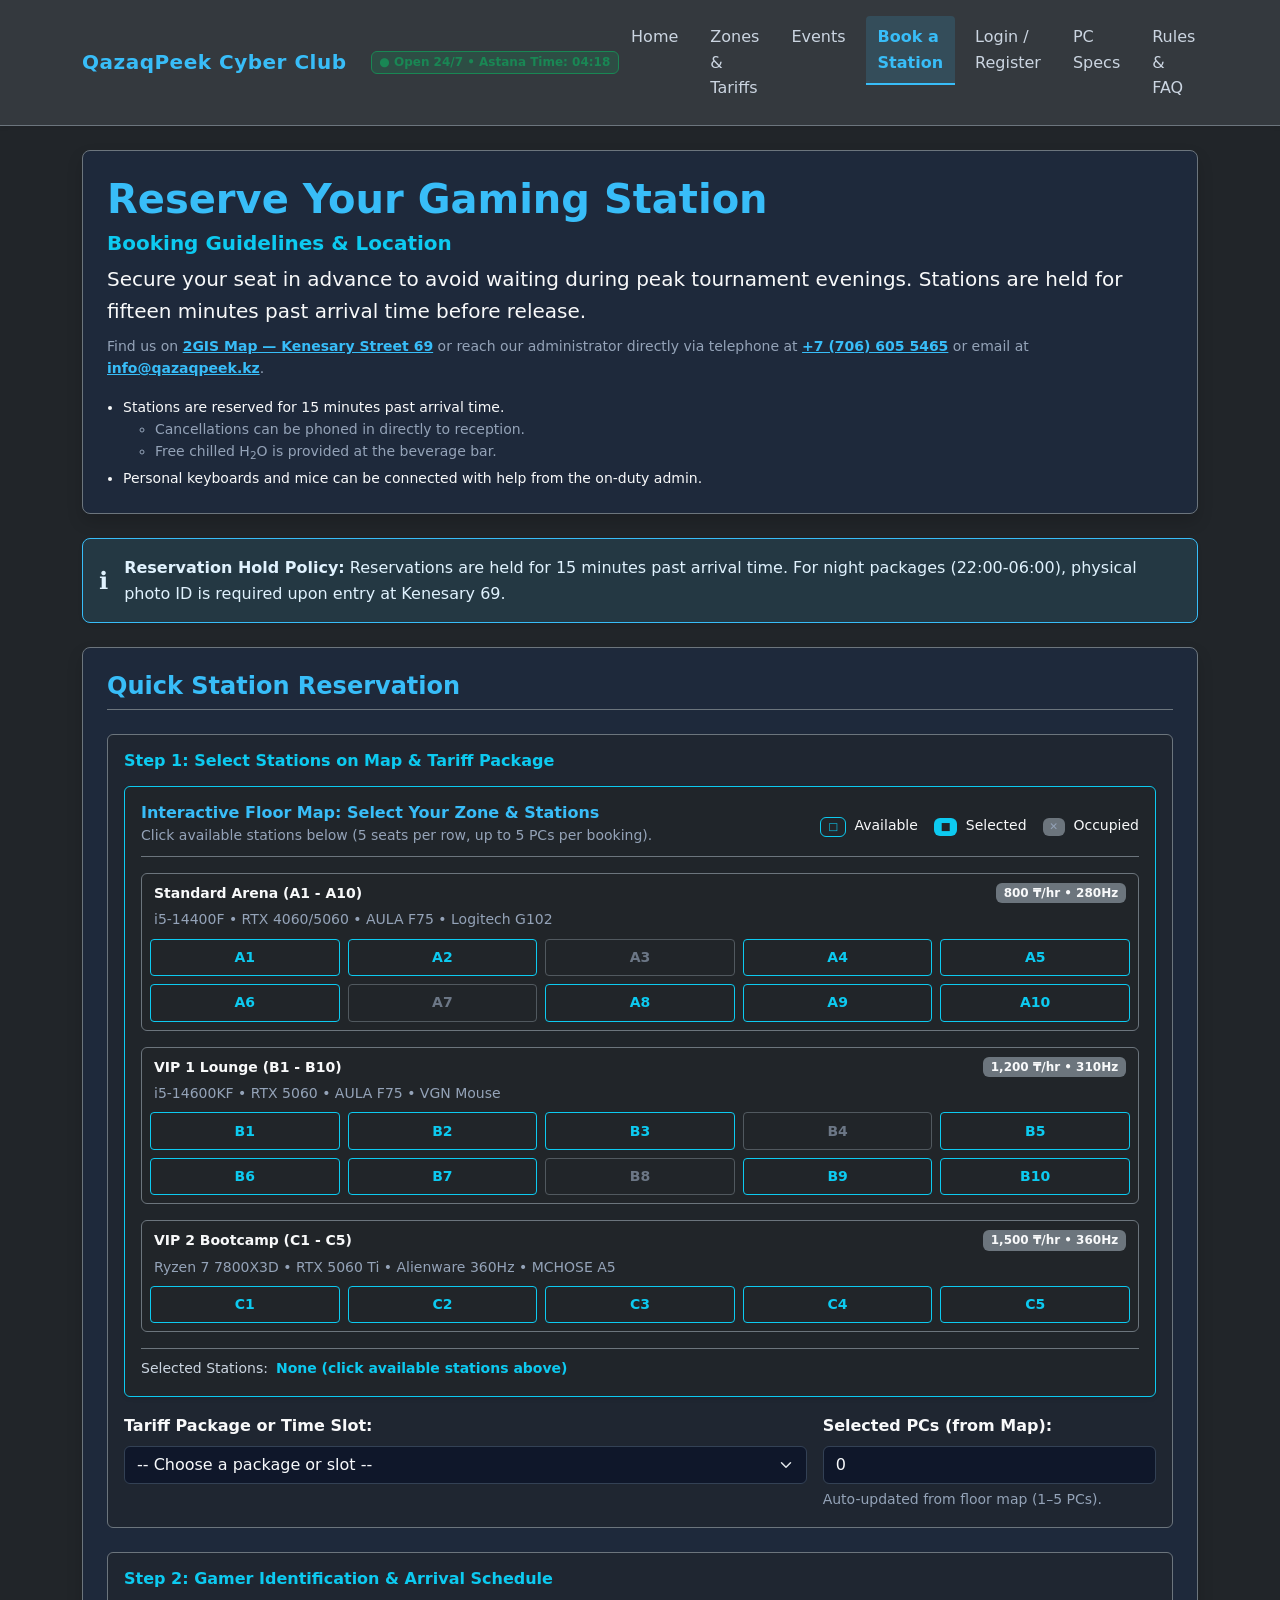
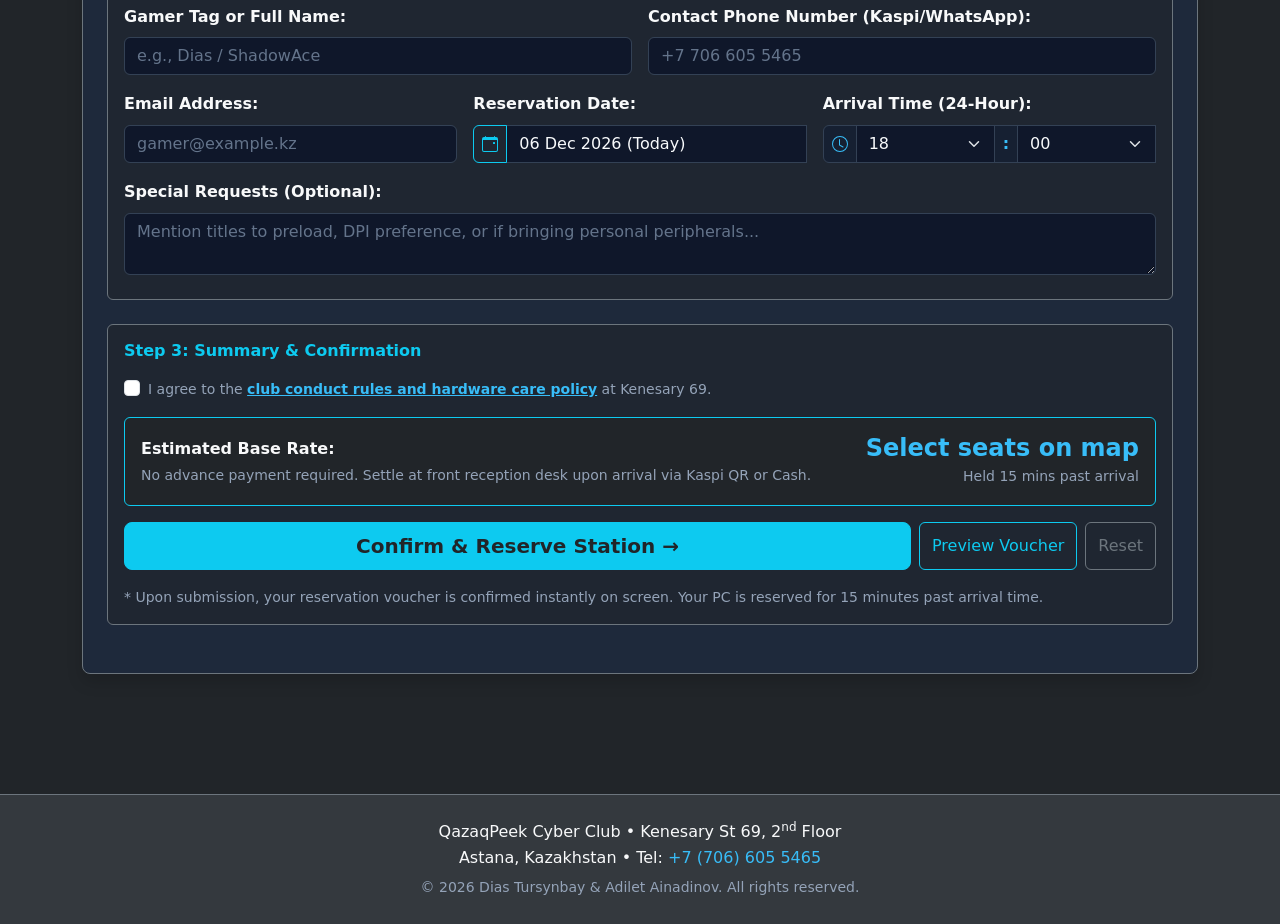
==== commit 6549926e: "feat(booking): integrate interactive floor map zone selection and custom dark date/24h time pickers" ====
--- a/booking.html
+++ b/booking.html
@@ -74,173 +74,25 @@
       </div>
     </div>
 
-    <!-- Station Zone Options: 3 Uniform Cards for Standard, VIP 1, and VIP 2 -->
-    <section class="mb-5">
-      <div class="d-flex flex-wrap justify-content-between align-items-center border-bottom border-secondary pb-2 mb-3">
-        <h2 class="h3 fw-bold text-accent mb-0">Choose Your Gaming Zone</h2>
-        <span class="badge bg-info text-dark fw-bold">Real Astana Hardware &amp; Rates</span>
-      </div>
-
-      <div class="row g-4">
-        <!-- Uniform Card 1: Standard Zone -->
-        <div class="col-12 col-md-6 col-lg-4">
-          <div class="card bg-custom-card text-light h-100 shadow-sm border-secondary d-flex flex-column justify-content-between">
-            <div class="card-header bg-dark d-flex justify-content-between align-items-center py-3">
-              <h3 class="h5 mb-0 fw-bold text-light">Standard</h3>
-              <span class="badge bg-info text-dark fw-bold">280Hz ASUS TUF</span>
-            </div>
-            <div class="card-body d-flex flex-column justify-content-between">
-              <div>
-                <div class="d-flex align-items-baseline mb-2">
-                  <span class="h3 fw-bold text-accent mb-0">800 KZT</span>
-                  <span class="text-muted ms-2">/ hour</span>
-                </div>
-                <div class="row g-1 text-center small my-2 py-1 bg-dark rounded border border-secondary">
-                  <div class="col-4 border-end border-secondary">
-                    <span class="text-muted d-block" style="font-size: 0.72rem;">PKG 2+1</span>
-                    <strong class="text-light">1,600 ₸</strong>
-                  </div>
-                  <div class="col-4 border-end border-secondary">
-                    <span class="text-muted d-block" style="font-size: 0.72rem;">PKG 3+2</span>
-                    <strong class="text-light">2,400 ₸</strong>
-                  </div>
-                  <div class="col-4">
-                    <span class="text-muted d-block" style="font-size: 0.72rem;">NIGHT</span>
-                    <strong class="text-warning">3,000 ₸</strong>
-                  </div>
-                </div>
-                <p class="card-text text-muted small mt-2 mb-3">i5-14400F &bull; RTX 4060/5060 &bull; AULA F75 &bull; Logitech G102 &bull; HyperX Cloud II.</p>
-              </div>
-              <div>
-                <a href="#booking-form" class="btn btn-outline-info btn-sm w-100 fw-bold">Select Standard Zone</a>
-              </div>
-            </div>
-          </div>
-        </div>
-
-        <!-- Uniform Card 2: VIP 1 Zone -->
-        <div class="col-12 col-md-6 col-lg-4">
-          <div class="card bg-custom-card text-light h-100 shadow-sm border-info d-flex flex-column justify-content-between">
-            <div class="card-header bg-dark d-flex justify-content-between align-items-center py-3">
-              <h3 class="h5 mb-0 fw-bold text-accent">VIP 1</h3>
-              <span class="badge bg-warning text-dark fw-bold">310Hz ASUS TUF</span>
-            </div>
-            <div class="card-body d-flex flex-column justify-content-between">
-              <div>
-                <div class="d-flex align-items-baseline mb-2">
-                  <span class="h3 fw-bold text-accent mb-0">1,200 KZT</span>
-                  <span class="text-muted ms-2">/ hour</span>
-                </div>
-                <div class="row g-1 text-center small my-2 py-1 bg-dark rounded border border-secondary">
-                  <div class="col-4 border-end border-secondary">
-                    <span class="text-muted d-block" style="font-size: 0.72rem;">PKG 2+1</span>
-                    <strong class="text-light">2,400 ₸</strong>
-                  </div>
-                  <div class="col-4 border-end border-secondary">
-                    <span class="text-muted d-block" style="font-size: 0.72rem;">PKG 3+2</span>
-                    <strong class="text-light">3,600 ₸</strong>
-                  </div>
-                  <div class="col-4">
-                    <span class="text-muted d-block" style="font-size: 0.72rem;">NIGHT</span>
-                    <strong class="text-warning">4,000 ₸</strong>
-                  </div>
-                </div>
-                <p class="card-text text-muted small mt-2 mb-3">i5-14600KF &bull; RTX 5060 &bull; AULA F75 &bull; VGN Mouse &bull; HyperX Cloud II.</p>
-              </div>
-              <div>
-                <a href="#booking-form" class="btn btn-info btn-sm w-100 fw-bold text-dark">Select VIP 1 Zone</a>
-              </div>
-            </div>
-          </div>
-        </div>
-
-        <!-- Uniform Card 3: VIP 2 Zone -->
-        <div class="col-12 col-md-6 col-lg-4">
-          <div class="card bg-custom-card text-light h-100 shadow-sm border-secondary d-flex flex-column justify-content-between">
-            <div class="card-header bg-dark d-flex justify-content-between align-items-center py-3">
-              <h3 class="h5 mb-0 fw-bold text-warning">VIP 2</h3>
-              <span class="badge bg-danger text-light fw-bold">360Hz Alienware</span>
-            </div>
-            <div class="card-body d-flex flex-column justify-content-between">
-              <div>
-                <div class="d-flex align-items-baseline mb-2">
-                  <span class="h3 fw-bold text-accent mb-0">1,500 KZT</span>
-                  <span class="text-muted ms-2">/ hour</span>
-                </div>
-                <div class="row g-1 text-center small my-2 py-1 bg-dark rounded border border-secondary">
-                  <div class="col-4 border-end border-secondary">
-                    <span class="text-muted d-block" style="font-size: 0.72rem;">PKG 2+1</span>
-                    <strong class="text-light">3,000 ₸</strong>
-                  </div>
-                  <div class="col-4 border-end border-secondary">
-                    <span class="text-muted d-block" style="font-size: 0.72rem;">PKG 3+2</span>
-                    <strong class="text-light">4,500 ₸</strong>
-                  </div>
-                  <div class="col-4">
-                    <span class="text-muted d-block" style="font-size: 0.72rem;">NIGHT</span>
-                    <strong class="text-warning">5,000 ₸</strong>
-                  </div>
-                </div>
-                <p class="card-text text-muted small mt-2 mb-3">Ryzen 7 7800X3D &bull; RTX 5060 Ti &bull; AULA F75 &bull; MCHOSE A5 &bull; HyperX Cloud II.</p>
-              </div>
-              <div>
-                <a href="#booking-form" class="btn btn-outline-warning btn-sm w-100 fw-bold">Select VIP 2 Zone</a>
-              </div>
-            </div>
-          </div>
-        </div>
-      </div>
-    </section>
-
     <!-- Booking Form Section with Visual Steps -->
     <div class="adilet-form-card shadow border border-secondary p-4 mb-5">
       <form id="booking-form" method="POST" action="booking.html">
         <fieldset>
           <legend class="h4 border-bottom border-secondary pb-2 mb-4 text-accent fw-bold">Quick Station Reservation</legend>
 
-          <!-- Step 1: Zone & Package Selection -->
+          <!-- Step 1: Floor Map Station & Package Selection -->
           <div class="p-3 bg-dark bg-opacity-50 rounded border border-secondary mb-4">
-            <h3 class="h6 fw-bold text-info mb-3">Step 1: Choose Gaming Zone &amp; Tariff Package</h3>
-            
-            <div class="mb-3">
-              <label class="form-label text-light fw-semibold d-block">Select Gaming Zone:</label>
-              <div class="row g-2">
-                <div class="col-12 col-md-4">
-                  <div class="form-check p-3 bg-dark rounded border border-secondary h-100">
-                    <input class="form-check-input ms-0 me-2" type="radio" id="zone-standard" name="zone_tier" value="standard" checked>
-                    <label class="form-check-label text-light fw-semibold" for="zone-standard">
-                      Standard Arena
-                      <span class="small d-block text-accent">800 ₸ / hr &bull; 280Hz</span>
-                    </label>
-                  </div>
-                </div>
-                <div class="col-12 col-md-4">
-                  <div class="form-check p-3 bg-dark rounded border border-secondary h-100">
-                    <input class="form-check-input ms-0 me-2" type="radio" id="zone-vip" name="zone_tier" value="vip1">
-                    <label class="form-check-label text-light fw-semibold" for="zone-vip">
-                      VIP 1 Lounge
-                      <span class="small d-block text-accent">1,200 ₸ / hr &bull; 310Hz</span>
-                    </label>
-                  </div>
-                </div>
-                <div class="col-12 col-md-4">
-                  <div class="form-check p-3 bg-dark rounded border border-secondary h-100">
-                    <input class="form-check-input ms-0 me-2" type="radio" id="zone-bootcamp" name="zone_tier" value="vip2">
-                    <label class="form-check-label text-light fw-semibold" for="zone-bootcamp">
-                      VIP 2 Lounge
-                      <span class="small d-block text-warning">1,500 ₸ / hr &bull; 360Hz</span>
-                    </label>
-                  </div>
-                </div>
-              </div>
-            </div>
+            <h3 class="h6 fw-bold text-info mb-3">Step 1: Select Stations on Map &amp; Tariff Package</h3>
+
+            <!-- Dynamic Interactive Floor Map injected by js/booking.js (zone & seats chosen only on map) -->
+            <div id="floor-map-slot" class="mb-3"></div>
 
             <div class="row g-3">
-              <div class="col-12 col-md-8">
+              <div class="col-12 col-md-8" data-bs-theme="dark">
                 <label for="time-slot" class="form-label text-light fw-semibold">Tariff Package or Time Slot:</label>
                 <select class="form-select bg-dark text-light border-secondary" id="time-slot" name="time_slot" required>
                   <option value="">-- Choose a package or slot --</option>
-                  <option value="hourly" selected>Standard Hourly Session (Pay per hour)</option>
+                  <option value="hourly">Standard Hourly Session (Pay per hour)</option>
                   <option value="pkg_2plus1">Package "2+1" (3 Hours — Standard 1,600 ₸ | VIP 1 2,400 ₸ | VIP 2 3,000 ₸)</option>
                   <option value="pkg_3plus2">Package "3+2" (5 Hours — Standard 2,400 ₸ | VIP 1 3,600 ₸ | VIP 2 4,500 ₸)</option>
                   <option value="morning">Morning Package (08:00 - 12:00 — Standard 1,500 ₸ | VIP 1 1,500 ₸ | VIP 2 2,000 ₸)</option>
@@ -249,8 +101,9 @@
                 </select>
               </div>
               <div class="col-12 col-md-4">
-                <label for="party-size" class="form-label text-light fw-semibold">Number of PCs (1–5):</label>
-                <input type="number" class="form-control bg-dark text-light border-secondary" id="party-size" name="party_size" min="1" max="5" value="1" required>
+                <label for="party-size" class="form-label text-light fw-semibold">Selected PCs (from Map):</label>
+                <input type="number" class="form-control bg-dark text-light border-secondary" id="party-size" name="party_size" min="0" max="5" value="0" readonly aria-describedby="party-size-help">
+                <div id="party-size-help" class="form-text text-muted small">Auto-updated from floor map (1–5 PCs).</div>
               </div>
             </div>
           </div>
@@ -275,13 +128,39 @@
                 <label for="client-email" class="form-label text-light fw-semibold">Email Address:</label>
                 <input type="email" class="form-control bg-dark text-light border-secondary" id="client-email" name="client_email" placeholder="gamer@example.kz" required>
               </div>
+              <div class="col-12 col-md-4 position-relative">
+                <label for="booking-date-display" class="form-label text-light fw-semibold">Reservation Date:</label>
+                <div class="input-group">
+                  <button type="button" class="btn btn-outline-info px-2 d-flex align-items-center" id="booking-date-btn" aria-label="Open calendar date picker" aria-expanded="false" aria-controls="custom-date-popover" title="Choose reservation date">
+                    <svg xmlns="http://www.w3.org/2000/svg" width="16" height="16" fill="currentColor" viewBox="0 0 16 16" aria-hidden="true">
+                      <path d="M3.5 0a.5.5 0 0 1 .5.5V1h8V.5a.5.5 0 0 1 1 0V1h1a2 2 0 0 1 2 2v11a2 2 0 0 1-2 2H2a2 2 0 0 1-2-2V3a2 2 0 0 1 2-2h1V.5a.5.5 0 0 1 .5-.5M1 4v10a1 1 0 0 0 1 1h12a1 1 0 0 0 1-1V4z"/>
+                      <path d="M11 6.5a.5.5 0 0 1 .5-.5h1a.5.5 0 0 1 .5.5v1a.5.5 0 0 1-.5.5h-1a.5.5 0 0 1-.5-.5z"/>
+                    </svg>
+                  </button>
+                  <input type="text" class="form-control bg-dark text-light border-secondary" id="booking-date-display" placeholder="Select date" readonly role="combobox" aria-haspopup="dialog" aria-expanded="false" aria-controls="custom-date-popover" style="cursor: pointer;">
+                  <input type="hidden" id="booking-date" name="booking_date" required>
+                </div>
+                <div id="custom-date-popover" class="qp-date-popover shadow-lg border border-info rounded p-3" role="dialog" aria-label="Choose reservation date" style="display: none;"></div>
+              </div>
               <div class="col-12 col-md-4">
-                <label for="booking-date" class="form-label text-light fw-semibold">Reservation Date:</label>
-                <input type="date" class="form-control bg-dark text-light border-secondary" id="booking-date" name="booking_date" required>
-              </div>
-              <div class="col-12 col-md-4">
-                <label for="booking-time" class="form-label text-light fw-semibold">Arrival Time:</label>
-                <input type="time" class="form-control bg-dark text-light border-secondary" id="booking-time" name="booking_time" value="18:00" required>
+                <label for="booking-time-hour" class="form-label text-light fw-semibold">Arrival Time (24-Hour):</label>
+                <div class="input-group" id="booking-time-group" data-bs-theme="dark">
+                  <span class="input-group-text qp-input-addon px-2" aria-hidden="true" title="24-hour clock">
+                    <svg xmlns="http://www.w3.org/2000/svg" width="16" height="16" fill="currentColor" viewBox="0 0 16 16">
+                      <path d="M8 3.5a.5.5 0 0 0-1 0V9a.5.5 0 0 0 .252.434l3.5 2a.5.5 0 0 0 .496-.868L8 8.71z"/>
+                      <path d="M8 16A8 8 0 1 0 8 0a8 8 0 0 0 0 16m7-8A7 7 0 1 1 1 8a7 7 0 0 1 14 0"/>
+                    </svg>
+                  </span>
+                  <select class="form-select bg-dark text-light border-secondary" id="booking-time-hour" aria-label="Arrival hour in 24-hour format"></select>
+                  <span class="input-group-text qp-input-addon fw-bold px-2">:</span>
+                  <select class="form-select bg-dark text-light border-secondary" id="booking-time-minute" aria-label="Arrival minute">
+                    <option value="00" selected>00</option>
+                    <option value="15">15</option>
+                    <option value="30">30</option>
+                    <option value="45">45</option>
+                  </select>
+                  <input type="hidden" id="booking-time" name="booking_time" value="18:00" required>
+                </div>
               </div>
             </div>
 
@@ -309,7 +188,7 @@
                 <span class="small text-muted">No advance payment required. Settle at front reception desk upon arrival via Kaspi QR or Cash.</span>
               </div>
               <div class="text-md-end mt-2 mt-md-0">
-                <span id="booking-total-display" class="h4 text-accent fw-bold mb-0 d-block">800 KZT / hr</span>
+                <span id="booking-total-display" class="h4 text-accent fw-bold mb-0 d-block">Select seats on map</span>
                 <span class="small text-muted">Held 15 mins past arrival</span>
               </div>
             </div>
@@ -329,7 +208,7 @@
             </p>
 
             <!-- Placeholders for JavaScript Confirmation & Error Output -->
-            <div id="booking-confirmation" class="alert alert-success mt-4 d-none" role="alert">
+            <div id="booking-confirmation" class="alert alert-success mt-4" role="alert" aria-live="polite" style="display: none;">
               <h4 class="alert-heading h5 fw-bold">Reservation Voucher Confirmed!</h4>
               <p class="mb-1">Your station at <strong>QazaqPeek Astana (Kenesary 69, 2nd Floor)</strong> has been locked into the reservation ledger.</p>
               <hr class="border-secondary">
@@ -341,7 +220,7 @@
               </div>
             </div>
 
-            <div id="booking-error" class="alert alert-danger mt-3 d-none" role="alert"></div>
+            <div id="booking-error" class="alert alert-danger mt-3 d-none" role="alert" aria-live="assertive"></div>
           </div>
 
         </fieldset>
@@ -367,7 +246,7 @@
           </div>
           <div class="modal-footer border-secondary">
             <button type="button" class="btn btn-secondary btn-sm" data-bs-dismiss="modal">Edit Details</button>
-            <button type="button" class="btn btn-info btn-sm fw-bold text-dark" data-bs-dismiss="modal">Confirm Booking</button>
+            <button type="button" class="btn btn-info btn-sm fw-bold text-dark" data-bs-dismiss="modal" id="modal-confirm-btn">Confirm Booking</button>
           </div>
         </div>
       </div>
--- a/css/adilet.css
+++ b/css/adilet.css
@@ -67,3 +67,92 @@
   font-family: 'Courier New', Courier, monospace;
   font-size: 14px;
 }
+
+/* Booking Floor Map: 5 seats per row, wrapping onto additional lines when > 5 */
+.station-grid {
+  display: flex;
+  flex-direction: column;
+  gap: 0.5rem;
+}
+
+.station-row {
+  display: grid;
+  grid-template-columns: repeat(5, minmax(0, 1fr));
+  gap: 0.5rem;
+}
+
+.station-btn {
+  width: 100%;
+  padding: 0.45rem 0.25rem;
+  font-weight: 600;
+  transition: transform 0.15s ease, box-shadow 0.15s ease;
+}
+
+.station-btn:not(:disabled):hover {
+  transform: translateY(-1px);
+}
+
+.station-btn.selected {
+  background-color: var(--qp-accent) !important;
+  color: #0f172a !important;
+  border-color: #e0f2fe !important;
+}
+
+@media (max-width: 575.98px) {
+  .station-row {
+    gap: 0.35rem;
+  }
+
+  .station-btn {
+    font-size: 0.78rem;
+    padding: 0.35rem 0.15rem;
+  }
+}
+
+/* Dark-theme Date & 24h Time Picker controls */
+#booking-form {
+  color-scheme: dark;
+}
+
+.qp-input-addon {
+  background-color: var(--qp-card-header);
+  color: var(--qp-accent);
+  border-color: var(--qp-border);
+}
+
+.qp-date-popover {
+  position: absolute;
+  top: calc(100% + 6px);
+  left: 0;
+  width: 100%;
+  min-width: 270px;
+  max-width: 330px;
+  background-color: var(--qp-card-bg);
+  z-index: 1050;
+}
+
+.qp-cal-weekdays,
+.qp-cal-days {
+  display: grid;
+  grid-template-columns: repeat(7, minmax(0, 1fr));
+  gap: 0.25rem;
+  text-align: center;
+}
+
+.qp-cal-weekdays span {
+  font-size: 0.72rem;
+  font-weight: 600;
+  color: var(--qp-text-muted);
+  padding-bottom: 0.25rem;
+}
+
+.qp-cal-day {
+  padding: 0.32rem 0;
+  font-size: 0.82rem;
+  border-radius: 6px;
+}
+
+.qp-cal-day:disabled {
+  opacity: 0.3;
+  cursor: not-allowed;
+}
